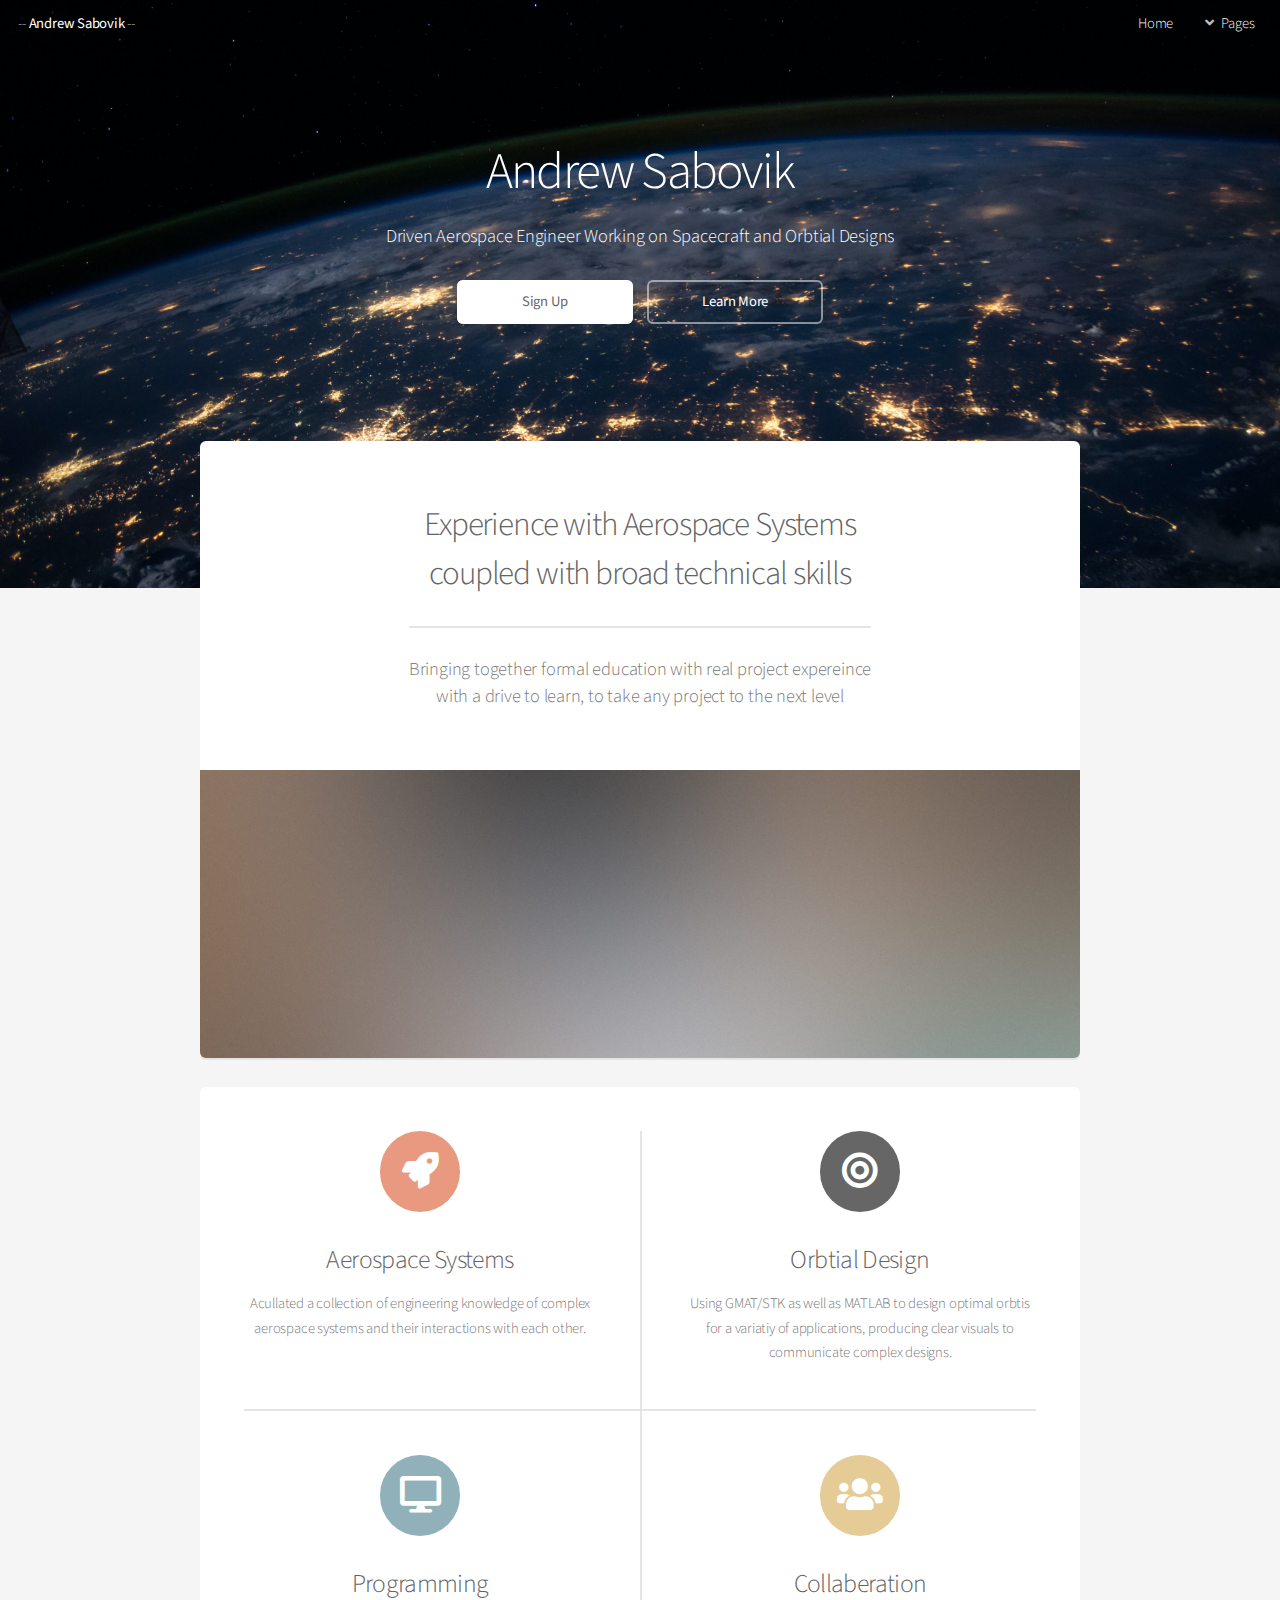
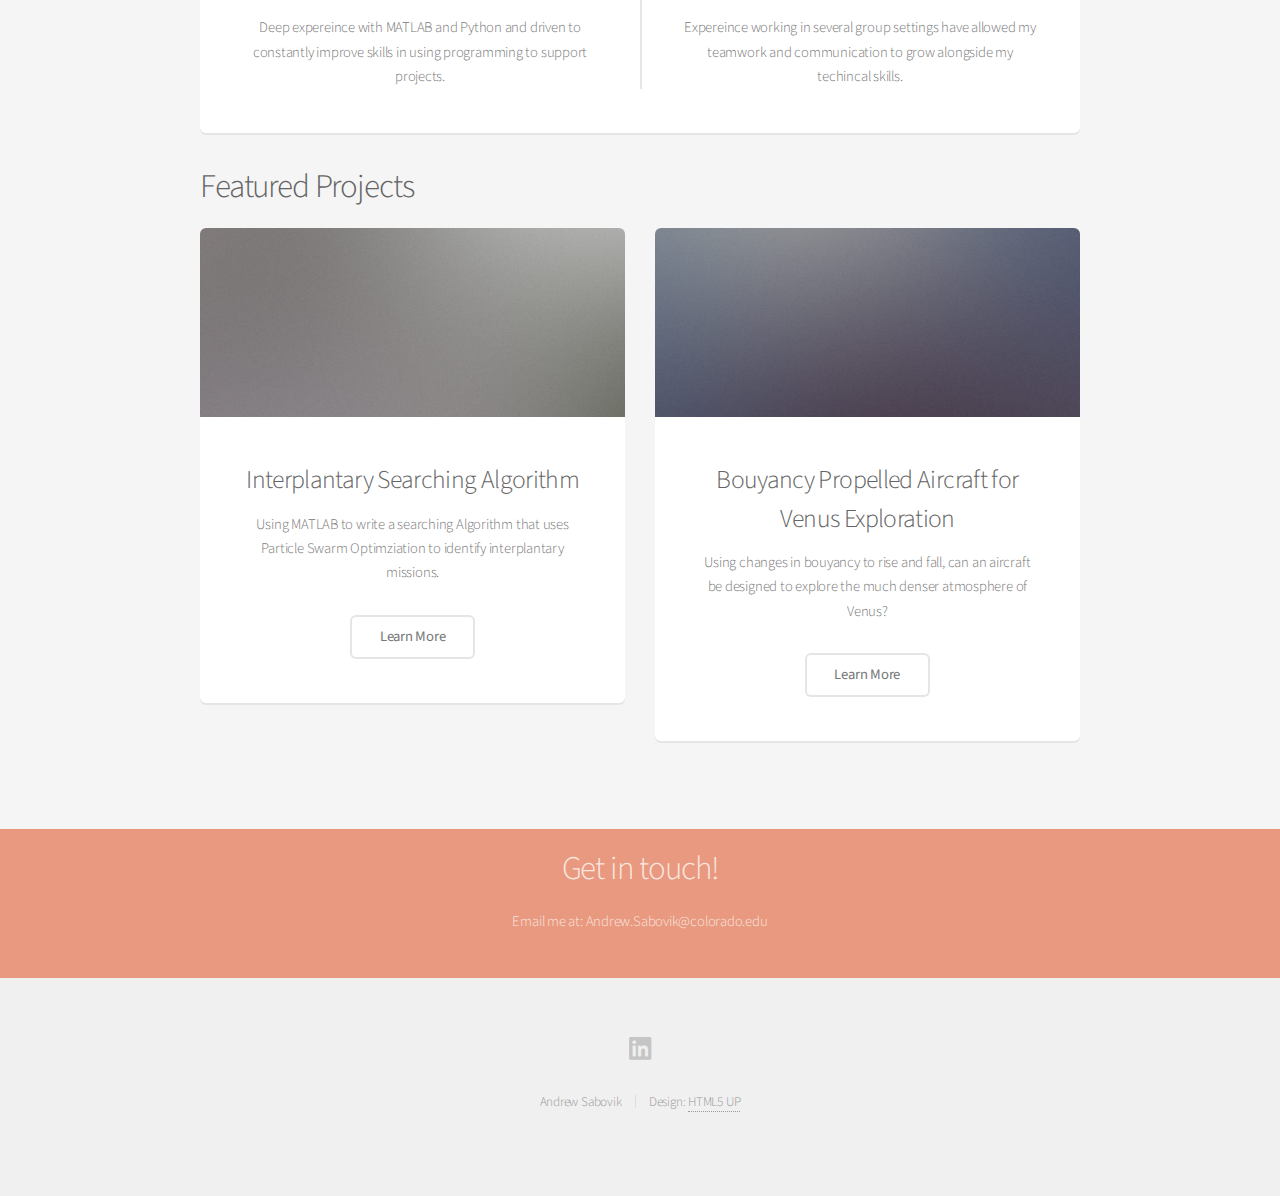
==== index.html @ 20ede5f6 "Made Formatting Improvements" ====
<!DOCTYPE HTML>
<!--
	Main Landing Page -Main - Contains summery of whole website and about me
-->
<html>
	<head>
		<title>Andrew Sabovik's Projects</title>
		<meta charset="utf-8" />
		<meta name="viewport" content="width=device-width, initial-scale=1, user-scalable=no" />
		<link rel="stylesheet" href="assets/css/main.css" />
	</head>
	<body class="landing is-preload">
		<div id="page-wrapper">

			<!-- Header -->
				<header id="header" class="alt">
					<h1>-- <a href="index.html">Andrew Sabovik</a> -- </h1>
					<nav id="nav">
						<ul>
							<li><a href="index.html">Home</a></li>
							<li>
								<a href="#" class="icon solid fa-angle-down">Pages</a>
								<ul>
									<li><a href="education.html">Education</a></li>
									<li><a href="aboutme.html">About Me</a></li>
									<li>
										<a href="project_0_Landing" class="icon solid fa-angle-down"> Projects</a>
										<ul>
											<li><a href="project_1.html">Interplantary Search</a></li>
											<li><a href="project_2.html">PILOT</a></li>
											<li><a href="project_3.html">Venus Aircraft</a></li>
											<li><a href="project_4.html">Lunar Impact Design</a></li>
										</ul>
									<li><a href="contact.html">Contact</a></li>
									</li>
								</ul>
							</li>
						</ul>
					</nav>
				</header>

			<!-- Banner -->
				<section id="banner">
					<h2>Andrew Sabovik</h2>
					<p>Driven Aerospace Engineer Working on Spacecraft and Orbtial Designs</p>
					<ul class="actions special">
						<li><a href="#" class="button primary">Sign Up</a></li>
						<li><a href="#" class="button">Learn More</a></li>
					</ul>
				</section>

			<!-- Main -->
				<section id="main" class="container">

					<section class="box special">
						<header class="major">
							<h2>Experience with Aerospace Systems
							<br />
							coupled with broad technical skills</h2>
							<p>Bringing together formal education with real project expereince<br />
							with a drive to learn, to take any project to the next level</p>
						</header>
						<span class="image featured"><img src="images/pic01.jpg" alt="" /></span>
					</section>

					<section class="box special features">
						<div class="features-row">
							<section>
								<span class="icon solid major fa-rocket accent2"></span>
								<h3>Aerospace Systems</h3>
								<p>Acullated a collection of engineering knowledge of complex aerospace systems and their interactions with each other.</p>
							</section>
							<section>
								<span class="icon solid major fa fa-bullseye accent1"></span>
								<h3>Orbtial Design</h3>
								<p>Using GMAT/STK as well as MATLAB to design optimal orbtis for a variatiy of applications, producing clear visuals to communicate complex designs.</p>
							</section>
						</div>
						<div class="features-row">
							<section>
								<span class="icon solid major fa-desktop accent4"></span>
								<h3>Programming</h3>
								<p>Deep expereince with MATLAB and Python and driven to constantly improve skills in using programming to support projects.</p>
							</section>
							<section>
								<span class="icon solid major fa-users accent5"></span>
								<h3>Collaberation</h3>
								<p>Expereince working in several group settings have allowed my teamwork and communication to grow alongside my techincal skills.</p>
							</section>
						</div>
					</section>

					<h2> Featured Projects </h3>

					<div class="row">
						<div class="col-6 col-12-narrower">
							<section class="box special">
								<span class="image featured"><img src="images/pic02.jpg" alt="" /></span>
								<h3>Interplantary Searching Algorithm</h3>
								<p>Using MATLAB to write a searching Algorithm that uses Particle Swarm Optimziation to identify interplantary missions. </p>
								<ul class="actions special">
									<li><a href="#" class="button alt">Learn More</a></li>
								</ul>
							</section>

						</div>
						<div class="col-6 col-12-narrower">

							<section class="box special">
								<span class="image featured"><img src="images/pic03.jpg" alt="" /></span>
								<h3>Bouyancy Propelled Aircraft for Venus Exploration</h3>
								<p>Using changes in bouyancy to rise and fall, can an aircraft be designed to explore the much denser atmosphere of Venus?</p>
								<ul class="actions special">
									<li><a href="#" class="button alt">Learn More</a></li>
								</ul>
							</section>

						</div>
					</div>

				</section>

			<!-- CTA -->
				<section id="cta">

					<h2>Get in touch!</h2>
					<p>Email me at: Andrew.Sabovik@colorado.edu</p>

				</section>

				<!-- Footer -->
					<footer id="footer">
						<ul class="icons">
							<li><a href="https://www.linkedin.com/in/andrewsabovik/" class="icon brands fa-linkedin"><span class="label">Linkedin</span></a></li>
						</ul>
						<ul class="copyright">
							<li>Andrew Sabovik</li><li>Design: <a href="http://html5up.net">HTML5 UP</a></li>
						</ul>
					</footer>

		</div>

		<!-- Scripts -->
			<script src="assets/js/jquery.min.js"></script>
			<script src="assets/js/jquery.dropotron.min.js"></script>
			<script src="assets/js/jquery.scrollex.min.js"></script>
			<script src="assets/js/browser.min.js"></script>
			<script src="assets/js/breakpoints.min.js"></script>
			<script src="assets/js/util.js"></script>
			<script src="assets/js/main.js"></script>

	</body>
</html>
---- assets/css/main.css ----
@import url("fontawesome-all.min.css");
@import url("https://fonts.googleapis.com/css?family=Source+Sans+Pro:300,400,300italic,400italic");

/*
	Alpha by HTML5 UP
	html5up.net | @ajlkn
	Free for personal and commercial use under the CCA 3.0 license (html5up.net/license)
*/

/* Reset */

/* Based on meyerweb.com/eric/tools/css/reset (v2.0 | 20110126 | License: public domain) */

	html, body, div, span, applet, object,
	iframe, h1, h2, h3, h4, h5, h6, p, blockquote,
	pre, a, abbr, acronym, address, big, cite,
	code, del, dfn, em, img, ins, kbd, q, s, samp,
	small, strike, strong, sub, sup, tt, var, b,
	u, i, center, dl, dt, dd, ol, ul, li, fieldset,
	form, label, legend, table, caption, tbody,
	tfoot, thead, tr, th, td, article, aside,
	canvas, details, embed, figure, figcaption,
	footer, header, hgroup, menu, nav, output, ruby,
	section, summary, time, mark, audio, video {
		margin: 0;
		padding: 0;
		border: 0;
		font-size: 100%;
		font: inherit;
		vertical-align: baseline;
	}

	article, aside, details, figcaption, figure,
	footer, header, hgroup, menu, nav, section {
		display: block;
	}

	body {
		line-height: 1;
	}

	ol, ul {
		list-style: none;
	}

	blockquote, q {
		quotes: none;
	}

		blockquote:before, blockquote:after, q:before, q:after {
			content: '';
			content: none;
		}

	table {
		border-collapse: collapse;
		border-spacing: 0;
	}

	body {
		-webkit-text-size-adjust: none;
	}

	mark {
		background-color: transparent;
		color: inherit;
	}

	input::-moz-focus-inner {
		border: 0;
		padding: 0;
	}

	input, select, textarea {
		-moz-appearance: none;
		-webkit-appearance: none;
		-ms-appearance: none;
		appearance: none;
	}

/* Basic */

	@-ms-viewport {
		width: device-width;
	}

	body {
		-ms-overflow-style: scrollbar;
	}

	@media screen and (max-width: 480px) {

		html, body {
			min-width: 320px;
		}

	}

	html {
		box-sizing: border-box;
	}

	*, *:before, *:after {
		box-sizing: inherit;
	}

	body {
		background: #f5f5f5;
	}

	body, input, select, textarea {
		color: #777;
		font-family: "Source Sans Pro", sans-serif;
		font-size: 16pt;
		font-weight: 300;
		line-height: 1.65em;
		letter-spacing: -0.015em;
	}

	a {
		-moz-transition: color 0.2s ease-in-out, border-bottom-color 0.2s ease-in-out;
		-webkit-transition: color 0.2s ease-in-out, border-bottom-color 0.2s ease-in-out;
		-ms-transition: color 0.2s ease-in-out, border-bottom-color 0.2s ease-in-out;
		transition: color 0.2s ease-in-out, border-bottom-color 0.2s ease-in-out;
		border-bottom: dotted 1px;
		color: #e89980;
		text-decoration: none;
	}

		a:hover {
			border-bottom-color: transparent;
		}

	strong, b {
		color: #646464;
		font-weight: 400;
	}

	em, i {
		font-style: italic;
	}

	p {
		margin: 0 0 2em 0;
	}

	h1, h2, h3, h4, h5, h6 {
		color: #646464;
		font-weight: 300;
		line-height: 1em;
		margin: 0 0 0.5em 0;
	}

		h1 a, h2 a, h3 a, h4 a, h5 a, h6 a {
			color: inherit;
			text-decoration: none;
		}

	h2 {
		font-size: 2.25em;
		line-height: 1.5em;
		letter-spacing: -0.035em;
	}

	h3 {
		font-size: 1.75em;
		line-height: 1.5em;
		letter-spacing: -0.025em;
	}

	h4 {
		font-size: 1.5em;
		line-height: 1.5em;
		letter-spacing: 0;
	}

	h5 {
		font-size: 0.9em;
		line-height: 1.5em;
		letter-spacing: 0;
	}

	h6 {
		font-size: 1.75em;
		line-height: 0.25em;
		letter-spacing: 0;
	}

	sub {
		font-size: 0.8em;
		position: relative;
		top: 0.5em;
	}

	sup {
		font-size: 0.8em;
		position: relative;
		top: -0.5em;
	}

	hr {
		border: 0;
		border-bottom: solid 2px #e5e5e5;
		margin: 2em 0;
	}

		hr.major {
			margin: 3em 0;
		}

	blockquote {
		border-left: solid 4px #e5e5e5;
		font-style: italic;
		margin: 0 0 2em 0;
		padding: 0.5em 0 0.5em 2em;
	}

	pre {
		-webkit-overflow-scrolling: touch;
		background: #f8f8f8;
		border-radius: 6px;
		border: solid 1px #e5e5e5;
		font-family: monospace;
		font-size: 0.9em;
		line-height: 1.75em;
		margin: 0 0 2em 0;
		overflow-x: auto;
		padding: 1em 1.5em;
	}

	code {
		background: #f8f8f8;
		border-radius: 6px;
		border: solid 1px #e5e5e5;
		font-family: monospace;
		font-size: 0.9em;
		margin: 0 0.25em;
		padding: 0.25em 0.65em;
	}

	.align-left {
		text-align: left;
	}

	.align-center {
		text-align: center;
	}

	.align-right {
		text-align: right;
	}

/* Row */

	.row {
		display: flex;
		flex-wrap: wrap;
		box-sizing: border-box;
		align-items: stretch;
	}

		.row > * {
			box-sizing: border-box;
		}

		.row.gtr-uniform > * > :last-child {
			margin-bottom: 0;
		}

		.row.aln-left {
			justify-content: flex-start;
		}

		.row.aln-center {
			justify-content: center;
		}

		.row.aln-right {
			justify-content: flex-end;
		}

		.row.aln-top {
			align-items: flex-start;
		}

		.row.aln-middle {
			align-items: center;
		}

		.row.aln-bottom {
			align-items: flex-end;
		}

		.row > .imp {
			order: -1;
		}

		.row > .col-1 {
			width: 8.33333%;
		}

		.row > .off-1 {
			margin-left: 8.33333%;
		}

		.row > .col-2 {
			width: 16.66667%;
		}

		.row > .off-2 {
			margin-left: 16.66667%;
		}

		.row > .col-3 {
			width: 25%;
		}

		.row > .off-3 {
			margin-left: 25%;
		}

		.row > .col-4 {
			width: 33.33333%;
		}

		.row > .off-4 {
			margin-left: 33.33333%;
		}

		.row > .col-5 {
			width: 41.66667%;
		}

		.row > .off-5 {
			margin-left: 41.66667%;
		}

		.row > .col-6 {
			width: 50%;
		}

		.row > .off-6 {
			margin-left: 50%;
		}

		.row > .col-7 {
			width: 58.33333%;
		}

		.row > .off-7 {
			margin-left: 58.33333%;
		}

		.row > .col-8 {
			width: 66.66667%;
		}

		.row > .off-8 {
			margin-left: 66.66667%;
		}

		.row > .col-9 {
			width: 75%;
		}

		.row > .off-9 {
			margin-left: 75%;
		}

		.row > .col-10 {
			width: 83.33333%;
		}

		.row > .off-10 {
			margin-left: 83.33333%;
		}

		.row > .col-11 {
			width: 91.66667%;
		}

		.row > .off-11 {
			margin-left: 91.66667%;
		}

		.row > .col-12 {
			width: 100%;
		}

		.row > .off-12 {
			margin-left: 100%;
		}

		.row.gtr-0 {
			margin-top: 0;
			margin-left: 0em;
		}

			.row.gtr-0 > * {
				padding: 0 0 0 0em;
			}

			.row.gtr-0.gtr-uniform {
				margin-top: 0em;
			}

				.row.gtr-0.gtr-uniform > * {
					padding-top: 0em;
				}

		.row.gtr-25 {
			margin-top: 0;
			margin-left: -0.5em;
		}

			.row.gtr-25 > * {
				padding: 0 0 0 0.5em;
			}

			.row.gtr-25.gtr-uniform {
				margin-top: -0.5em;
			}

				.row.gtr-25.gtr-uniform > * {
					padding-top: 0.5em;
				}

		.row.gtr-50 {
			margin-top: 0;
			margin-left: -1em;
		}

			.row.gtr-50 > * {
				padding: 0 0 0 1em;
			}

			.row.gtr-50.gtr-uniform {
				margin-top: -1em;
			}

				.row.gtr-50.gtr-uniform > * {
					padding-top: 1em;
				}

		.row {
			margin-top: 0;
			margin-left: -2em;
		}

			.row > * {
				padding: 0 0 0 2em;
			}

			.row.gtr-uniform {
				margin-top: -2em;
			}

				.row.gtr-uniform > * {
					padding-top: 2em;
				}

		.row.gtr-150 {
			margin-top: 0;
			margin-left: -3em;
		}

			.row.gtr-150 > * {
				padding: 0 0 0 3em;
			}

			.row.gtr-150.gtr-uniform {
				margin-top: -3em;
			}

				.row.gtr-150.gtr-uniform > * {
					padding-top: 3em;
				}

		.row.gtr-200 {
			margin-top: 0;
			margin-left: -4em;
		}

			.row.gtr-200 > * {
				padding: 0 0 0 4em;
			}

			.row.gtr-200.gtr-uniform {
				margin-top: -4em;
			}

				.row.gtr-200.gtr-uniform > * {
					padding-top: 4em;
				}

		@media screen and (max-width: 1680px) {

			.row {
				display: flex;
				flex-wrap: wrap;
				box-sizing: border-box;
				align-items: stretch;
			}

				.row > * {
					box-sizing: border-box;
				}

				.row.gtr-uniform > * > :last-child {
					margin-bottom: 0;
				}

				.row.aln-left {
					justify-content: flex-start;
				}

				.row.aln-center {
					justify-content: center;
				}

				.row.aln-right {
					justify-content: flex-end;
				}

				.row.aln-top {
					align-items: flex-start;
				}

				.row.aln-middle {
					align-items: center;
				}

				.row.aln-bottom {
					align-items: flex-end;
				}

				.row > .imp-wide {
					order: -1;
				}

				.row > .col-1-wide {
					width: 8.33333%;
				}

				.row > .off-1-wide {
					margin-left: 8.33333%;
				}

				.row > .col-2-wide {
					width: 16.66667%;
				}

				.row > .off-2-wide {
					margin-left: 16.66667%;
				}

				.row > .col-3-wide {
					width: 25%;
				}

				.row > .off-3-wide {
					margin-left: 25%;
				}

				.row > .col-4-wide {
					width: 33.33333%;
				}

				.row > .off-4-wide {
					margin-left: 33.33333%;
				}

				.row > .col-5-wide {
					width: 41.66667%;
				}

				.row > .off-5-wide {
					margin-left: 41.66667%;
				}

				.row > .col-6-wide {
					width: 50%;
				}

				.row > .off-6-wide {
					margin-left: 50%;
				}

				.row > .col-7-wide {
					width: 58.33333%;
				}

				.row > .off-7-wide {
					margin-left: 58.33333%;
				}

				.row > .col-8-wide {
					width: 66.66667%;
				}

				.row > .off-8-wide {
					margin-left: 66.66667%;
				}

				.row > .col-9-wide {
					width: 75%;
				}

				.row > .off-9-wide {
					margin-left: 75%;
				}

				.row > .col-10-wide {
					width: 83.33333%;
				}

				.row > .off-10-wide {
					margin-left: 83.33333%;
				}

				.row > .col-11-wide {
					width: 91.66667%;
				}

				.row > .off-11-wide {
					margin-left: 91.66667%;
				}

				.row > .col-12-wide {
					width: 100%;
				}

				.row > .off-12-wide {
					margin-left: 100%;
				}

				.row.gtr-0 {
					margin-top: 0;
					margin-left: 0em;
				}

					.row.gtr-0 > * {
						padding: 0 0 0 0em;
					}

					.row.gtr-0.gtr-uniform {
						margin-top: 0em;
					}

						.row.gtr-0.gtr-uniform > * {
							padding-top: 0em;
						}

				.row.gtr-25 {
					margin-top: 0;
					margin-left: -0.5em;
				}

					.row.gtr-25 > * {
						padding: 0 0 0 0.5em;
					}

					.row.gtr-25.gtr-uniform {
						margin-top: -0.5em;
					}

						.row.gtr-25.gtr-uniform > * {
							padding-top: 0.5em;
						}

				.row.gtr-50 {
					margin-top: 0;
					margin-left: -1em;
				}

					.row.gtr-50 > * {
						padding: 0 0 0 1em;
					}

					.row.gtr-50.gtr-uniform {
						margin-top: -1em;
					}

						.row.gtr-50.gtr-uniform > * {
							padding-top: 1em;
						}

				.row {
					margin-top: 0;
					margin-left: -2em;
				}

					.row > * {
						padding: 0 0 0 2em;
					}

					.row.gtr-uniform {
						margin-top: -2em;
					}

						.row.gtr-uniform > * {
							padding-top: 2em;
						}

				.row.gtr-150 {
					margin-top: 0;
					margin-left: -3em;
				}

					.row.gtr-150 > * {
						padding: 0 0 0 3em;
					}

					.row.gtr-150.gtr-uniform {
						margin-top: -3em;
					}

						.row.gtr-150.gtr-uniform > * {
							padding-top: 3em;
						}

				.row.gtr-200 {
					margin-top: 0;
					margin-left: -4em;
				}

					.row.gtr-200 > * {
						padding: 0 0 0 4em;
					}

					.row.gtr-200.gtr-uniform {
						margin-top: -4em;
					}

						.row.gtr-200.gtr-uniform > * {
							padding-top: 4em;
						}

		}

		@media screen and (max-width: 1280px) {

			.row {
				display: flex;
				flex-wrap: wrap;
				box-sizing: border-box;
				align-items: stretch;
			}

				.row > * {
					box-sizing: border-box;
				}

				.row.gtr-uniform > * > :last-child {
					margin-bottom: 0;
				}

				.row.aln-left {
					justify-content: flex-start;
				}

				.row.aln-center {
					justify-content: center;
				}

				.row.aln-right {
					justify-content: flex-end;
				}

				.row.aln-top {
					align-items: flex-start;
				}

				.row.aln-middle {
					align-items: center;
				}

				.row.aln-bottom {
					align-items: flex-end;
				}

				.row > .imp-normal {
					order: -1;
				}

				.row > .col-1-normal {
					width: 8.33333%;
				}

				.row > .off-1-normal {
					margin-left: 8.33333%;
				}

				.row > .col-2-normal {
					width: 16.66667%;
				}

				.row > .off-2-normal {
					margin-left: 16.66667%;
				}

				.row > .col-3-normal {
					width: 25%;
				}

				.row > .off-3-normal {
					margin-left: 25%;
				}

				.row > .col-4-normal {
					width: 33.33333%;
				}

				.row > .off-4-normal {
					margin-left: 33.33333%;
				}

				.row > .col-5-normal {
					width: 41.66667%;
				}

				.row > .off-5-normal {
					margin-left: 41.66667%;
				}

				.row > .col-6-normal {
					width: 50%;
				}

				.row > .off-6-normal {
					margin-left: 50%;
				}

				.row > .col-7-normal {
					width: 58.33333%;
				}

				.row > .off-7-normal {
					margin-left: 58.33333%;
				}

				.row > .col-8-normal {
					width: 66.66667%;
				}

				.row > .off-8-normal {
					margin-left: 66.66667%;
				}

				.row > .col-9-normal {
					width: 75%;
				}

				.row > .off-9-normal {
					margin-left: 75%;
				}

				.row > .col-10-normal {
					width: 83.33333%;
				}

				.row > .off-10-normal {
					margin-left: 83.33333%;
				}

				.row > .col-11-normal {
					width: 91.66667%;
				}

				.row > .off-11-normal {
					margin-left: 91.66667%;
				}

				.row > .col-12-normal {
					width: 100%;
				}

				.row > .off-12-normal {
					margin-left: 100%;
				}

				.row.gtr-0 {
					margin-top: 0;
					margin-left: 0em;
				}

					.row.gtr-0 > * {
						padding: 0 0 0 0em;
					}

					.row.gtr-0.gtr-uniform {
						margin-top: 0em;
					}

						.row.gtr-0.gtr-uniform > * {
							padding-top: 0em;
						}

				.row.gtr-25 {
					margin-top: 0;
					margin-left: -0.5em;
				}

					.row.gtr-25 > * {
						padding: 0 0 0 0.5em;
					}

					.row.gtr-25.gtr-uniform {
						margin-top: -0.5em;
					}

						.row.gtr-25.gtr-uniform > * {
							padding-top: 0.5em;
						}

				.row.gtr-50 {
					margin-top: 0;
					margin-left: -1em;
				}

					.row.gtr-50 > * {
						padding: 0 0 0 1em;
					}

					.row.gtr-50.gtr-uniform {
						margin-top: -1em;
					}

						.row.gtr-50.gtr-uniform > * {
							padding-top: 1em;
						}

				.row {
					margin-top: 0;
					margin-left: -2em;
				}

					.row > * {
						padding: 0 0 0 2em;
					}

					.row.gtr-uniform {
						margin-top: -2em;
					}

						.row.gtr-uniform > * {
							padding-top: 2em;
						}

				.row.gtr-150 {
					margin-top: 0;
					margin-left: -3em;
				}

					.row.gtr-150 > * {
						padding: 0 0 0 3em;
					}

					.row.gtr-150.gtr-uniform {
						margin-top: -3em;
					}

						.row.gtr-150.gtr-uniform > * {
							padding-top: 3em;
						}

				.row.gtr-200 {
					margin-top: 0;
					margin-left: -4em;
				}

					.row.gtr-200 > * {
						padding: 0 0 0 4em;
					}

					.row.gtr-200.gtr-uniform {
						margin-top: -4em;
					}

						.row.gtr-200.gtr-uniform > * {
							padding-top: 4em;
						}

		}

		@media screen and (max-width: 980px) {

			.row {
				display: flex;
				flex-wrap: wrap;
				box-sizing: border-box;
				align-items: stretch;
			}

				.row > * {
					box-sizing: border-box;
				}

				.row.gtr-uniform > * > :last-child {
					margin-bottom: 0;
				}

				.row.aln-left {
					justify-content: flex-start;
				}

				.row.aln-center {
					justify-content: center;
				}

				.row.aln-right {
					justify-content: flex-end;
				}

				.row.aln-top {
					align-items: flex-start;
				}

				.row.aln-middle {
					align-items: center;
				}

				.row.aln-bottom {
					align-items: flex-end;
				}

				.row > .imp-narrow {
					order: -1;
				}

				.row > .col-1-narrow {
					width: 8.33333%;
				}

				.row > .off-1-narrow {
					margin-left: 8.33333%;
				}

				.row > .col-2-narrow {
					width: 16.66667%;
				}

				.row > .off-2-narrow {
					margin-left: 16.66667%;
				}

				.row > .col-3-narrow {
					width: 25%;
				}

				.row > .off-3-narrow {
					margin-left: 25%;
				}

				.row > .col-4-narrow {
					width: 33.33333%;
				}

				.row > .off-4-narrow {
					margin-left: 33.33333%;
				}

				.row > .col-5-narrow {
					width: 41.66667%;
				}

				.row > .off-5-narrow {
					margin-left: 41.66667%;
				}

				.row > .col-6-narrow {
					width: 50%;
				}

				.row > .off-6-narrow {
					margin-left: 50%;
				}

				.row > .col-7-narrow {
					width: 58.33333%;
				}

				.row > .off-7-narrow {
					margin-left: 58.33333%;
				}

				.row > .col-8-narrow {
					width: 66.66667%;
				}

				.row > .off-8-narrow {
					margin-left: 66.66667%;
				}

				.row > .col-9-narrow {
					width: 75%;
				}

				.row > .off-9-narrow {
					margin-left: 75%;
				}

				.row > .col-10-narrow {
					width: 83.33333%;
				}

				.row > .off-10-narrow {
					margin-left: 83.33333%;
				}

				.row > .col-11-narrow {
					width: 91.66667%;
				}

				.row > .off-11-narrow {
					margin-left: 91.66667%;
				}

				.row > .col-12-narrow {
					width: 100%;
				}

				.row > .off-12-narrow {
					margin-left: 100%;
				}

				.row.gtr-0 {
					margin-top: 0;
					margin-left: 0em;
				}

					.row.gtr-0 > * {
						padding: 0 0 0 0em;
					}

					.row.gtr-0.gtr-uniform {
						margin-top: 0em;
					}

						.row.gtr-0.gtr-uniform > * {
							padding-top: 0em;
						}

				.row.gtr-25 {
					margin-top: 0;
					margin-left: -0.5em;
				}

					.row.gtr-25 > * {
						padding: 0 0 0 0.5em;
					}

					.row.gtr-25.gtr-uniform {
						margin-top: -0.5em;
					}

						.row.gtr-25.gtr-uniform > * {
							padding-top: 0.5em;
						}

				.row.gtr-50 {
					margin-top: 0;
					margin-left: -1em;
				}

					.row.gtr-50 > * {
						padding: 0 0 0 1em;
					}

					.row.gtr-50.gtr-uniform {
						margin-top: -1em;
					}

						.row.gtr-50.gtr-uniform > * {
							padding-top: 1em;
						}

				.row {
					margin-top: 0;
					margin-left: -2em;
				}

					.row > * {
						padding: 0 0 0 2em;
					}

					.row.gtr-uniform {
						margin-top: -2em;
					}

						.row.gtr-uniform > * {
							padding-top: 2em;
						}

				.row.gtr-150 {
					margin-top: 0;
					margin-left: -3em;
				}

					.row.gtr-150 > * {
						padding: 0 0 0 3em;
					}

					.row.gtr-150.gtr-uniform {
						margin-top: -3em;
					}

						.row.gtr-150.gtr-uniform > * {
							padding-top: 3em;
						}

				.row.gtr-200 {
					margin-top: 0;
					margin-left: -4em;
				}

					.row.gtr-200 > * {
						padding: 0 0 0 4em;
					}

					.row.gtr-200.gtr-uniform {
						margin-top: -4em;
					}

						.row.gtr-200.gtr-uniform > * {
							padding-top: 4em;
						}

		}

		@media screen and (max-width: 840px) {

			.row {
				display: flex;
				flex-wrap: wrap;
				box-sizing: border-box;
				align-items: stretch;
			}

				.row > * {
					box-sizing: border-box;
				}

				.row.gtr-uniform > * > :last-child {
					margin-bottom: 0;
				}

				.row.aln-left {
					justify-content: flex-start;
				}

				.row.aln-center {
					justify-content: center;
				}

				.row.aln-right {
					justify-content: flex-end;
				}

				.row.aln-top {
					align-items: flex-start;
				}

				.row.aln-middle {
					align-items: center;
				}

				.row.aln-bottom {
					align-items: flex-end;
				}

				.row > .imp-narrower {
					order: -1;
				}

				.row > .col-1-narrower {
					width: 8.33333%;
				}

				.row > .off-1-narrower {
					margin-left: 8.33333%;
				}

				.row > .col-2-narrower {
					width: 16.66667%;
				}

				.row > .off-2-narrower {
					margin-left: 16.66667%;
				}

				.row > .col-3-narrower {
					width: 25%;
				}

				.row > .off-3-narrower {
					margin-left: 25%;
				}

				.row > .col-4-narrower {
					width: 33.33333%;
				}

				.row > .off-4-narrower {
					margin-left: 33.33333%;
				}

				.row > .col-5-narrower {
					width: 41.66667%;
				}

				.row > .off-5-narrower {
					margin-left: 41.66667%;
				}

				.row > .col-6-narrower {
					width: 50%;
				}

				.row > .off-6-narrower {
					margin-left: 50%;
				}

				.row > .col-7-narrower {
					width: 58.33333%;
				}

				.row > .off-7-narrower {
					margin-left: 58.33333%;
				}

				.row > .col-8-narrower {
					width: 66.66667%;
				}

				.row > .off-8-narrower {
					margin-left: 66.66667%;
				}

				.row > .col-9-narrower {
					width: 75%;
				}

				.row > .off-9-narrower {
					margin-left: 75%;
				}

				.row > .col-10-narrower {
					width: 83.33333%;
				}

				.row > .off-10-narrower {
					margin-left: 83.33333%;
				}

				.row > .col-11-narrower {
					width: 91.66667%;
				}

				.row > .off-11-narrower {
					margin-left: 91.66667%;
				}

				.row > .col-12-narrower {
					width: 100%;
				}

				.row > .off-12-narrower {
					margin-left: 100%;
				}

				.row.gtr-0 {
					margin-top: 0;
					margin-left: 0em;
				}

					.row.gtr-0 > * {
						padding: 0 0 0 0em;
					}

					.row.gtr-0.gtr-uniform {
						margin-top: 0em;
					}

						.row.gtr-0.gtr-uniform > * {
							padding-top: 0em;
						}

				.row.gtr-25 {
					margin-top: 0;
					margin-left: -0.5em;
				}

					.row.gtr-25 > * {
						padding: 0 0 0 0.5em;
					}

					.row.gtr-25.gtr-uniform {
						margin-top: -0.5em;
					}

						.row.gtr-25.gtr-uniform > * {
							padding-top: 0.5em;
						}

				.row.gtr-50 {
					margin-top: 0;
					margin-left: -1em;
				}

					.row.gtr-50 > * {
						padding: 0 0 0 1em;
					}

					.row.gtr-50.gtr-uniform {
						margin-top: -1em;
					}

						.row.gtr-50.gtr-uniform > * {
							padding-top: 1em;
						}

				.row {
					margin-top: 0;
					margin-left: -2em;
				}

					.row > * {
						padding: 0 0 0 2em;
					}

					.row.gtr-uniform {
						margin-top: -2em;
					}

						.row.gtr-uniform > * {
							padding-top: 2em;
						}

				.row.gtr-150 {
					margin-top: 0;
					margin-left: -3em;
				}

					.row.gtr-150 > * {
						padding: 0 0 0 3em;
					}

					.row.gtr-150.gtr-uniform {
						margin-top: -3em;
					}

						.row.gtr-150.gtr-uniform > * {
							padding-top: 3em;
						}

				.row.gtr-200 {
					margin-top: 0;
					margin-left: -4em;
				}

					.row.gtr-200 > * {
						padding: 0 0 0 4em;
					}

					.row.gtr-200.gtr-uniform {
						margin-top: -4em;
					}

						.row.gtr-200.gtr-uniform > * {
							padding-top: 4em;
						}

		}

		@media screen and (max-width: 736px) {

			.row {
				display: flex;
				flex-wrap: wrap;
				box-sizing: border-box;
				align-items: stretch;
			}

				.row > * {
					box-sizing: border-box;
				}

				.row.gtr-uniform > * > :last-child {
					margin-bottom: 0;
				}

				.row.aln-left {
					justify-content: flex-start;
				}

				.row.aln-center {
					justify-content: center;
				}

				.row.aln-right {
					justify-content: flex-end;
				}

				.row.aln-top {
					align-items: flex-start;
				}

				.row.aln-middle {
					align-items: center;
				}

				.row.aln-bottom {
					align-items: flex-end;
				}

				.row > .imp-mobile {
					order: -1;
				}

				.row > .col-1-mobile {
					width: 8.33333%;
				}

				.row > .off-1-mobile {
					margin-left: 8.33333%;
				}

				.row > .col-2-mobile {
					width: 16.66667%;
				}

				.row > .off-2-mobile {
					margin-left: 16.66667%;
				}

				.row > .col-3-mobile {
					width: 25%;
				}

				.row > .off-3-mobile {
					margin-left: 25%;
				}

				.row > .col-4-mobile {
					width: 33.33333%;
				}

				.row > .off-4-mobile {
					margin-left: 33.33333%;
				}

				.row > .col-5-mobile {
					width: 41.66667%;
				}

				.row > .off-5-mobile {
					margin-left: 41.66667%;
				}

				.row > .col-6-mobile {
					width: 50%;
				}

				.row > .off-6-mobile {
					margin-left: 50%;
				}

				.row > .col-7-mobile {
					width: 58.33333%;
				}

				.row > .off-7-mobile {
					margin-left: 58.33333%;
				}

				.row > .col-8-mobile {
					width: 66.66667%;
				}

				.row > .off-8-mobile {
					margin-left: 66.66667%;
				}

				.row > .col-9-mobile {
					width: 75%;
				}

				.row > .off-9-mobile {
					margin-left: 75%;
				}

				.row > .col-10-mobile {
					width: 83.33333%;
				}

				.row > .off-10-mobile {
					margin-left: 83.33333%;
				}

				.row > .col-11-mobile {
					width: 91.66667%;
				}

				.row > .off-11-mobile {
					margin-left: 91.66667%;
				}

				.row > .col-12-mobile {
					width: 100%;
				}

				.row > .off-12-mobile {
					margin-left: 100%;
				}

				.row.gtr-0 {
					margin-top: 0;
					margin-left: 0em;
				}

					.row.gtr-0 > * {
						padding: 0 0 0 0em;
					}

					.row.gtr-0.gtr-uniform {
						margin-top: 0em;
					}

						.row.gtr-0.gtr-uniform > * {
							padding-top: 0em;
						}

				.row.gtr-25 {
					margin-top: 0;
					margin-left: -0.5em;
				}

					.row.gtr-25 > * {
						padding: 0 0 0 0.5em;
					}

					.row.gtr-25.gtr-uniform {
						margin-top: -0.5em;
					}

						.row.gtr-25.gtr-uniform > * {
							padding-top: 0.5em;
						}

				.row.gtr-50 {
					margin-top: 0;
					margin-left: -1em;
				}

					.row.gtr-50 > * {
						padding: 0 0 0 1em;
					}

					.row.gtr-50.gtr-uniform {
						margin-top: -1em;
					}

						.row.gtr-50.gtr-uniform > * {
							padding-top: 1em;
						}

				.row {
					margin-top: 0;
					margin-left: -2em;
				}

					.row > * {
						padding: 0 0 0 2em;
					}

					.row.gtr-uniform {
						margin-top: -2em;
					}

						.row.gtr-uniform > * {
							padding-top: 2em;
						}

				.row.gtr-150 {
					margin-top: 0;
					margin-left: -3em;
				}

					.row.gtr-150 > * {
						padding: 0 0 0 3em;
					}

					.row.gtr-150.gtr-uniform {
						margin-top: -3em;
					}

						.row.gtr-150.gtr-uniform > * {
							padding-top: 3em;
						}

				.row.gtr-200 {
					margin-top: 0;
					margin-left: -4em;
				}

					.row.gtr-200 > * {
						padding: 0 0 0 4em;
					}

					.row.gtr-200.gtr-uniform {
						margin-top: -4em;
					}

						.row.gtr-200.gtr-uniform > * {
							padding-top: 4em;
						}

		}

		@media screen and (max-width: 480px) {

			.row {
				display: flex;
				flex-wrap: wrap;
				box-sizing: border-box;
				align-items: stretch;
			}

				.row > * {
					box-sizing: border-box;
				}

				.row.gtr-uniform > * > :last-child {
					margin-bottom: 0;
				}

				.row.aln-left {
					justify-content: flex-start;
				}

				.row.aln-center {
					justify-content: center;
				}

				.row.aln-right {
					justify-content: flex-end;
				}

				.row.aln-top {
					align-items: flex-start;
				}

				.row.aln-middle {
					align-items: center;
				}

				.row.aln-bottom {
					align-items: flex-end;
				}

				.row > .imp-mobilep {
					order: -1;
				}

				.row > .col-1-mobilep {
					width: 8.33333%;
				}

				.row > .off-1-mobilep {
					margin-left: 8.33333%;
				}

				.row > .col-2-mobilep {
					width: 16.66667%;
				}

				.row > .off-2-mobilep {
					margin-left: 16.66667%;
				}

				.row > .col-3-mobilep {
					width: 25%;
				}

				.row > .off-3-mobilep {
					margin-left: 25%;
				}

				.row > .col-4-mobilep {
					width: 33.33333%;
				}

				.row > .off-4-mobilep {
					margin-left: 33.33333%;
				}

				.row > .col-5-mobilep {
					width: 41.66667%;
				}

				.row > .off-5-mobilep {
					margin-left: 41.66667%;
				}

				.row > .col-6-mobilep {
					width: 50%;
				}

				.row > .off-6-mobilep {
					margin-left: 50%;
				}

				.row > .col-7-mobilep {
					width: 58.33333%;
				}

				.row > .off-7-mobilep {
					margin-left: 58.33333%;
				}

				.row > .col-8-mobilep {
					width: 66.66667%;
				}

				.row > .off-8-mobilep {
					margin-left: 66.66667%;
				}

				.row > .col-9-mobilep {
					width: 75%;
				}

				.row > .off-9-mobilep {
					margin-left: 75%;
				}

				.row > .col-10-mobilep {
					width: 83.33333%;
				}

				.row > .off-10-mobilep {
					margin-left: 83.33333%;
				}

				.row > .col-11-mobilep {
					width: 91.66667%;
				}

				.row > .off-11-mobilep {
					margin-left: 91.66667%;
				}

				.row > .col-12-mobilep {
					width: 100%;
				}

				.row > .off-12-mobilep {
					margin-left: 100%;
				}

				.row.gtr-0 {
					margin-top: 0;
					margin-left: 0em;
				}

					.row.gtr-0 > * {
						padding: 0 0 0 0em;
					}

					.row.gtr-0.gtr-uniform {
						margin-top: 0em;
					}

						.row.gtr-0.gtr-uniform > * {
							padding-top: 0em;
						}

				.row.gtr-25 {
					margin-top: 0;
					margin-left: -0.5em;
				}

					.row.gtr-25 > * {
						padding: 0 0 0 0.5em;
					}

					.row.gtr-25.gtr-uniform {
						margin-top: -0.5em;
					}

						.row.gtr-25.gtr-uniform > * {
							padding-top: 0.5em;
						}

				.row.gtr-50 {
					margin-top: 0;
					margin-left: -1em;
				}

					.row.gtr-50 > * {
						padding: 0 0 0 1em;
					}

					.row.gtr-50.gtr-uniform {
						margin-top: -1em;
					}

						.row.gtr-50.gtr-uniform > * {
							padding-top: 1em;
						}

				.row {
					margin-top: 0;
					margin-left: -2em;
				}

					.row > * {
						padding: 0 0 0 2em;
					}

					.row.gtr-uniform {
						margin-top: -2em;
					}

						.row.gtr-uniform > * {
							padding-top: 2em;
						}

				.row.gtr-150 {
					margin-top: 0;
					margin-left: -3em;
				}

					.row.gtr-150 > * {
						padding: 0 0 0 3em;
					}

					.row.gtr-150.gtr-uniform {
						margin-top: -3em;
					}

						.row.gtr-150.gtr-uniform > * {
							padding-top: 3em;
						}

				.row.gtr-200 {
					margin-top: 0;
					margin-left: -4em;
				}

					.row.gtr-200 > * {
						padding: 0 0 0 4em;
					}

					.row.gtr-200.gtr-uniform {
						margin-top: -4em;
					}

						.row.gtr-200.gtr-uniform > * {
							padding-top: 4em;
						}

		}

/* Container */

	.container {
		margin: 0 auto;
		max-width: calc(100% - 5em);
		width: 60em;
	}

		.container.xsmall {
			width: 15em;
		}

		.container.small {
			width: 30em;
		}

		.container.medium {
			width: 45em;
		}

		.container.large {
			width: 75em;
		}

		.container.xlarge {
			width: 90em;
		}

		.container.max {
			width: 100%;
		}

		@media screen and (max-width: 840px) {

			.container {
				width: 100% !important;
			}

		}

		@media screen and (max-width: 736px) {

			.container {
				max-width: 100%;
			}

		}

/* Section/Article */

	section.special, article.special {
		text-align: center;
	}

	header p {
		color: #999;
		position: relative;
		margin: 0 0 1.5em 0;
		font-style: italic;
	}

	header h2 + p {
		font-size: 1.25em;
		margin-top: -1em;
		line-height: 1.5em;
	}

	header h3 + p {
		font-size: 1.1em;
		margin-top: -0.85em;
		line-height: 1.5em;
	}

	header h4 + p,
	header h5 + p,
	header h6 + p {
		font-size: 0.8em;
		margin-top: -0.5em;
		line-height: 1.5em;
	}

	header.major {
		padding: 1em 0;
		text-align: center;
	}

		header.major h2 {
			margin: 0;
		}

		header.major p {
			display: inline-block;
			border-top: solid 2px #e5e5e5;
			color: #777;
			margin: 1.5em 0 0 0;
			padding: 1.5em 0 0 0;
			font-style: normal;
		}

/* Form */

	form {
		margin: 0 0 2em 0;
	}

	label {
		color: #646464;
		display: block;
		font-size: 0.9em;
		font-weight: 300;
		margin: 0 0 1em 0;
	}

	input[type="text"],
	input[type="password"],
	input[type="email"],
	select,
	textarea {
		-moz-appearance: none;
		-webkit-appearance: none;
		-ms-appearance: none;
		appearance: none;
		background-color: #f8f8f8;
		border-radius: 6px;
		border: solid 1px #e5e5e5;
		color: inherit;
		display: block;
		outline: 0;
		padding: 0 1em;
		text-decoration: none;
		width: 100%;
	}

		input[type="text"]:invalid,
		input[type="password"]:invalid,
		input[type="email"]:invalid,
		select:invalid,
		textarea:invalid {
			box-shadow: none;
		}

		input[type="text"]:focus,
		input[type="password"]:focus,
		input[type="email"]:focus,
		select:focus,
		textarea:focus {
			border-color: #e89980;
			box-shadow: 0 0 0 2px #e89980;
		}

	select {
		background-image: url("data:image/svg+xml;charset=utf8,%3Csvg xmlns='http://www.w3.org/2000/svg' width='40' height='40' preserveAspectRatio='none' viewBox='0 0 40 40'%3E%3Cpath d='M9.4,12.3l10.4,10.4l10.4-10.4c0.2-0.2,0.5-0.4,0.9-0.4c0.3,0,0.6,0.1,0.9,0.4l3.3,3.3c0.2,0.2,0.4,0.5,0.4,0.9 c0,0.4-0.1,0.6-0.4,0.9L20.7,31.9c-0.2,0.2-0.5,0.4-0.9,0.4c-0.3,0-0.6-0.1-0.9-0.4L4.3,17.3c-0.2-0.2-0.4-0.5-0.4-0.9 c0-0.4,0.1-0.6,0.4-0.9l3.3-3.3c0.2-0.2,0.5-0.4,0.9-0.4S9.1,12.1,9.4,12.3z' fill='%23e5e5e5' /%3E%3C/svg%3E");
		background-size: 1.25em;
		background-repeat: no-repeat;
		background-position: calc(100% - 1em) center;
		height: 3em;
		padding-right: 3em;
		text-overflow: ellipsis;
	}

		select option {
			color: #777;
			background-color: #f5f5f5;
		}

		select:focus::-ms-value {
			background-color: transparent;
		}

		select::-ms-expand {
			display: none;
		}

	input[type="text"],
	input[type="password"],
	input[type="email"],
	select {
		height: 3em;
	}

	textarea {
		padding: 0.75em 1em;
	}

	input[type="checkbox"],
	input[type="radio"] {
		-moz-appearance: none;
		-webkit-appearance: none;
		-ms-appearance: none;
		appearance: none;
		display: block;
		float: left;
		margin-right: -2em;
		opacity: 0;
		width: 1em;
		z-index: -1;
	}

		input[type="checkbox"] + label,
		input[type="radio"] + label {
			text-decoration: none;
			color: #777;
			cursor: pointer;
			display: inline-block;
			font-size: 1em;
			font-weight: 300;
			padding-left: 2.55em;
			padding-right: 0.75em;
			position: relative;
		}

			input[type="checkbox"] + label:before,
			input[type="radio"] + label:before {
				-moz-osx-font-smoothing: grayscale;
				-webkit-font-smoothing: antialiased;
				display: inline-block;
				font-style: normal;
				font-variant: normal;
				text-rendering: auto;
				line-height: 1;
				text-transform: none !important;
				font-family: 'Font Awesome 5 Free';
				font-weight: 900;
			}

			input[type="checkbox"] + label:before,
			input[type="radio"] + label:before {
				background: #f8f8f8;
				border-radius: 6px;
				border: solid 1px #e5e5e5;
				content: '';
				display: inline-block;
				font-size: 0.8em;
				height: 2.25em;
				left: 0;
				line-height: 2.25em;
				position: absolute;
				text-align: center;
				top: 0;
				width: 2.25em;
			}

		input[type="checkbox"]:checked + label:before,
		input[type="radio"]:checked + label:before {
			background: #666;
			border-color: #666;
			color: #ffffff;
			content: '\f00c';
		}

		input[type="checkbox"]:focus + label:before,
		input[type="radio"]:focus + label:before {
			border-color: #e89980;
			box-shadow: 0 0 0 1px #e89980;
		}

	input[type="checkbox"] + label:before {
		border-radius: 6px;
	}

	input[type="radio"] + label:before {
		border-radius: 100%;
	}

	::-webkit-input-placeholder {
		color: #999 !important;
		opacity: 1.0;
	}

	:-moz-placeholder {
		color: #999 !important;
		opacity: 1.0;
	}

	::-moz-placeholder {
		color: #999 !important;
		opacity: 1.0;
	}

	:-ms-input-placeholder {
		color: #999 !important;
		opacity: 1.0;
	}

/* Box */

	.box {
		background: #fff;
		border-radius: 6px;
		box-shadow: 0 2px 0 0 #e5e5e5;
		margin: 0 0 2em 0;
		padding: 3em;
	}

		.box > :last-child {
			margin-bottom: 0;
		}

		.box.alt {
			background: none !important;
			border-radius: 0 !important;
			box-shadow: none !important;
			margin: 0 0 2em 0;
			padding: 0 !important;
		}

		.box.features .features-row {
			border-top: solid 2px #e5e5e5;
			position: relative;
		}

			.box.features .features-row:after {
				clear: both;
				content: '';
				display: block;
			}

			.box.features .features-row section {
				float: left;
				padding: 3em;
				width: 50%;
			}

				.box.features .features-row section :last-child {
					margin-bottom: 0;
				}

				.box.features .features-row section:nth-child(2n) {
					padding-right: 0;
				}

					.box.features .features-row section:nth-child(2n):before {
						background: #e5e5e5;
						content: '';
						display: block;
						height: 100%;
						margin-left: -3em;
						position: absolute;
						top: 0;
						width: 2px;
					}

				.box.features .features-row section:nth-child(2n-1) {
					padding-left: 0;
				}

			.box.features .features-row:first-child {
				border-top: 0;
			}

				.box.features .features-row:first-child section {
					padding-top: 0;
				}

			.box.features .features-row:last-child {
				padding-bottom: 0;
			}

				.box.features .features-row:last-child section {
					padding-bottom: 0;
				}

		.box.special {
			text-align: center;
		}

		.box .image.featured {
			border-radius: 0;
			display: block;
			margin: 3em 0 3em -3em;
			position: relative;
			width: calc(100% + 6em);
		}

			.box .image.featured img {
				border-radius: 0;
				display: block;
				width: 100%;
			}

			.box .image.featured:first-child {
				border-radius: 6px 6px 0 0;
				margin-bottom: 3em;
				margin-top: -3em;
			}

				.box .image.featured:first-child img {
					border-radius: 6px 6px 0 0;
				}

			.box .image.featured:last-child {
				border-radius: 0 0 6px 6px;
				margin-bottom: -3em;
				margin-top: 3em;
			}

				.box .image.featured:last-child img {
					border-radius: 0 0 6px 6px;
				}

/* Icon */

	.icon {
		text-decoration: none;
		border-bottom: none;
		position: relative;
	}

		.icon:before {
			-moz-osx-font-smoothing: grayscale;
			-webkit-font-smoothing: antialiased;
			display: inline-block;
			font-style: normal;
			font-variant: normal;
			text-rendering: auto;
			line-height: 1;
			text-transform: none !important;
			font-family: 'Font Awesome 5 Free';
			font-weight: 400;
		}

		.icon > .label {
			display: none;
		}

		.icon:before {
			line-height: inherit;
		}

		.icon.solid:before {
			font-weight: 900;
		}

		.icon.brands:before {
			font-family: 'Font Awesome 5 Brands';
		}

		.icon.major {
			background: #666;
			border-radius: 100%;
			color: #ffffff;
			cursor: default;
			display: inline-block;
			height: 5.5em;
			line-height: 5.5em;
			margin: 0 0 2em 0;
			width: 5.5em;
		}

			.icon.major:before {
				font-size: 2.5em;
			}

			.icon.major.accent1 {
				background: #666;
				color: #ffffff;
			}

			.icon.major.accent2 {
				background: #e89980;
				color: #ffffff;
			}

			.icon.major.accent3 {
				background: #7fcdb8;
				color: #ffffff;
			}

			.icon.major.accent4 {
				background: #90b0ba;
				color: #ffffff;
			}

			.icon.major.accent5 {
				background: #e5cb95;
				color: #ffffff;
			}

/* Image */

	.image {
		border-radius: 6px;
		border: 0;
		display: inline-block;
		position: relative;
	}

		.image img {
			border-radius: 6px;
			display: block;
		}

		.image.left {
			float: left;
			padding: 0 1.5em 1em 0;
			top: 0.25em;
		}

		.image.right {
			float: right;
			padding: 0 0 1em 1.5em;
			top: 0.25em;
		}

		.image.fit {
			display: block;
			margin: 0 0 2em 0;
			width: 100%;
		}

			.image.fit img {
				display: block;
				width: 100%;
			}

/* List */

	ol {
		list-style: decimal;
		margin: 0 0 2em 0;
		padding-left: 1.25em;
	}

		ol li {
			padding-left: 0.25em;
		}

	ul {
		list-style: disc;
		margin: 0 0 2em 0;
		padding-left: 1em;
	}

		ul li {
			padding-left: 0.5em;
		}

		ul.alt {
			list-style: none;
			padding-left: 0;
		}

			ul.alt li {
				border-top: solid 1px #e5e5e5;
				padding: 0.5em 0;
			}

				ul.alt li:first-child {
					border-top: 0;
					padding-top: 0;
				}

		ul.icons {
			cursor: default;
			list-style: none;
			padding-left: 0;
		}

			ul.icons li {
				display: inline-block;
				padding: 0 1.25em 0 0;
			}

				ul.icons li:last-child {
					padding-right: 0;
				}

				ul.icons li .icon {
					color: inherit;
				}

					ul.icons li .icon:before {
						font-size: 1.75em;
					}

	dl {
		margin: 0 0 2em 0;
	}

/* Actions */

	ul.actions {
		display: -moz-flex;
		display: -webkit-flex;
		display: -ms-flex;
		display: flex;
		cursor: default;
		list-style: none;
		margin-left: -1em;
		padding-left: 0;
	}

		ul.actions li {
			padding: 0 0 0 1em;
			vertical-align: middle;
		}

		ul.actions.special {
			-moz-justify-content: center;
			-webkit-justify-content: center;
			-ms-justify-content: center;
			justify-content: center;
			width: 100%;
			margin-left: 0;
		}

			ul.actions.special li:first-child {
				padding-left: 0;
			}

		ul.actions.stacked {
			-moz-flex-direction: column;
			-webkit-flex-direction: column;
			-ms-flex-direction: column;
			flex-direction: column;
			margin-left: 0;
		}

			ul.actions.stacked li {
				padding: 1.3em 0 0 0;
			}

				ul.actions.stacked li:first-child {
					padding-top: 0;
				}

		ul.actions.fit {
			width: calc(100% + 1em);
		}

			ul.actions.fit li {
				-moz-flex-grow: 1;
				-webkit-flex-grow: 1;
				-ms-flex-grow: 1;
				flex-grow: 1;
				-moz-flex-shrink: 1;
				-webkit-flex-shrink: 1;
				-ms-flex-shrink: 1;
				flex-shrink: 1;
				width: 100%;
			}

				ul.actions.fit li > * {
					width: 100%;
				}

			ul.actions.fit.stacked {
				width: 100%;
			}

		@media screen and (max-width: 480px) {

			ul.actions:not(.fixed) {
				-moz-flex-direction: column;
				-webkit-flex-direction: column;
				-ms-flex-direction: column;
				flex-direction: column;
				margin-left: 0;
				width: 100% !important;
			}

				ul.actions:not(.fixed) li {
					-moz-flex-grow: 1;
					-webkit-flex-grow: 1;
					-ms-flex-grow: 1;
					flex-grow: 1;
					-moz-flex-shrink: 1;
					-webkit-flex-shrink: 1;
					-ms-flex-shrink: 1;
					flex-shrink: 1;
					padding: 1em 0 0 0;
					text-align: center;
					width: 100%;
				}

					ul.actions:not(.fixed) li > * {
						width: 100%;
					}

					ul.actions:not(.fixed) li:first-child {
						padding-top: 0;
					}

					ul.actions:not(.fixed) li input[type="submit"],
					ul.actions:not(.fixed) li input[type="reset"],
					ul.actions:not(.fixed) li input[type="button"],
					ul.actions:not(.fixed) li button,
					ul.actions:not(.fixed) li .button {
						width: 100%;
					}

						ul.actions:not(.fixed) li input[type="submit"].icon:before,
						ul.actions:not(.fixed) li input[type="reset"].icon:before,
						ul.actions:not(.fixed) li input[type="button"].icon:before,
						ul.actions:not(.fixed) li button.icon:before,
						ul.actions:not(.fixed) li .button.icon:before {
							margin-left: -0.5em;
						}

		}

/* Table */

	.table-wrapper {
		-webkit-overflow-scrolling: touch;
		overflow-x: auto;
	}

	table {
		margin: 0 0 2em 0;
		width: 100%;
	}

		table tbody tr {
			border: solid 1px #e5e5e5;
			border-left: 0;
			border-right: 0;
		}

			table tbody tr:nth-child(2n + 1) {
				background-color: #f8f8f8;
			}

		table td {
			padding: 0.75em 0.75em;
		}

		table th {
			color: #646464;
			font-size: 0.9em;
			font-weight: 300;
			padding: 0 0.75em 0.75em 0.75em;
			text-align: left;
		}

		table thead {
			border-bottom: solid 2px #e5e5e5;
		}

		table tfoot {
			border-top: solid 2px #e5e5e5;
		}

		table.alt {
			border-collapse: separate;
		}

			table.alt tbody tr td {
				border: solid 1px #e5e5e5;
				border-left-width: 0;
				border-top-width: 0;
			}

				table.alt tbody tr td:first-child {
					border-left-width: 1px;
				}

			table.alt tbody tr:first-child td {
				border-top-width: 1px;
			}

			table.alt thead {
				border-bottom: 0;
			}

			table.alt tfoot {
				border-top: 0;
			}

/* Button */

	input[type="submit"],
	input[type="reset"],
	input[type="button"],
	.button {
		-moz-appearance: none;
		-webkit-appearance: none;
		-ms-appearance: none;
		appearance: none;
		-moz-transition: background-color 0.2s ease-in-out, color 0.2s ease-in-out;
		-webkit-transition: background-color 0.2s ease-in-out, color 0.2s ease-in-out;
		-ms-transition: background-color 0.2s ease-in-out, color 0.2s ease-in-out;
		transition: background-color 0.2s ease-in-out, color 0.2s ease-in-out;
		background-color: #666;
		border-radius: 6px;
		border: 0;
		color: #ffffff;
		cursor: pointer;
		display: inline-block;
		font-weight: 400;
		height: 3em;
		line-height: 3em;
		padding: 0 2em;
		text-align: center;
		text-decoration: none;
		white-space: nowrap;
	}

		input[type="submit"]:hover,
		input[type="reset"]:hover,
		input[type="button"]:hover,
		.button:hover {
			background-color: #737373;
		}

		input[type="submit"]:active,
		input[type="reset"]:active,
		input[type="button"]:active,
		.button:active {
			background-color: #595959;
		}

		input[type="submit"].icon,
		input[type="reset"].icon,
		input[type="button"].icon,
		.button.icon {
			padding-left: 1.35em;
		}

			input[type="submit"].icon:before,
			input[type="reset"].icon:before,
			input[type="button"].icon:before,
			.button.icon:before {
				margin-right: 0.5em;
			}

		input[type="submit"].fit,
		input[type="reset"].fit,
		input[type="button"].fit,
		.button.fit {
			width: 100%;
		}

		input[type="submit"].small,
		input[type="reset"].small,
		input[type="button"].small,
		.button.small {
			font-size: 0.8em;
			height: 2.7em;
			line-height: 2.7em;
		}

		input[type="submit"].large,
		input[type="reset"].large,
		input[type="button"].large,
		.button.large {
			font-size: 1.25em;
			height: 2.7em;
			line-height: 2.7em;
		}

		input[type="submit"].alt,
		input[type="reset"].alt,
		input[type="button"].alt,
		.button.alt {
			background-color: transparent;
			box-shadow: inset 0 0 0 2px #e5e5e5;
			color: #777;
		}

			input[type="submit"].alt:hover,
			input[type="reset"].alt:hover,
			input[type="button"].alt:hover,
			.button.alt:hover {
				background-color: #f8f8f8;
			}

			input[type="submit"].alt:active,
			input[type="reset"].alt:active,
			input[type="button"].alt:active,
			.button.alt:active {
				background-color: #f0f0f0;
			}

			input[type="submit"].alt.icon:before,
			input[type="reset"].alt.icon:before,
			input[type="button"].alt.icon:before,
			.button.alt.icon:before {
				color: #999;
			}

		input[type="submit"].primary,
		input[type="reset"].primary,
		input[type="button"].primary,
		.button.primary {
			background-color: #e89980;
			color: #ffffff !important;
		}

			input[type="submit"].primary:hover,
			input[type="reset"].primary:hover,
			input[type="button"].primary:hover,
			.button.primary:hover {
				background-color: #ecaa96;
			}

			input[type="submit"].primary:active,
			input[type="reset"].primary:active,
			input[type="button"].primary:active,
			.button.primary:active {
				background-color: #e4886a;
			}

		input[type="submit"].disabled, input[type="submit"]:disabled,
		input[type="reset"].disabled,
		input[type="reset"]:disabled,
		input[type="button"].disabled,
		input[type="button"]:disabled,
		.button.disabled,
		.button:disabled {
			background-color: #777 !important;
			box-shadow: inset 0 -0.15em 0 0 rgba(0, 0, 0, 0.15);
			color: #f5f5f5 !important;
			cursor: default;
			opacity: 0.25;
		}

/* Header */

	#page-wrapper {
		padding-top: 3em;
	}

	body.landing #page-wrapper {
		padding-top: 0;
	}

	@-moz-keyframes reveal-header {
		0% {
			top: -5em;
		}

		100% {
			top: 0;
		}
	}

	@-webkit-keyframes reveal-header {
		0% {
			top: -5em;
		}

		100% {
			top: 0;
		}
	}

	@-ms-keyframes reveal-header {
		0% {
			top: -5em;
		}

		100% {
			top: 0;
		}
	}

	@keyframes reveal-header {
		0% {
			top: -5em;
		}

		100% {
			top: 0;
		}
	}

	#header {
		background: #444;
		color: #bbb;
		cursor: default;
		height: 3.25em;
		left: 0;
		line-height: 3.25em;
		position: fixed;
		top: 0;
		width: 100%;
		z-index: 10000;
	}

		#header h1 {
			color: inherit;
			height: inherit;
			left: 1.25em;
			line-height: inherit;
			margin: 0;
			padding: 0;
			position: absolute;
			top: 0;
		}

			#header h1 a {
				color: #fff;
				font-weight: 400;
				border: 0;
			}

		#header nav {
			height: inherit;
			line-height: inherit;
			position: absolute;
			right: 0.75em;
			top: 0;
			vertical-align: middle;
		}

			#header nav > ul {
				list-style: none;
				margin: 0;
				padding-left: 0;
			}

				#header nav > ul > li {
					display: inline-block;
					padding-left: 0;
				}

					#header nav > ul > li > ul {
						display: none;
					}

					#header nav > ul > li a {
						display: inline-block;
						height: 2em;
						line-height: 1.95em;
						padding: 0 1em;
						border-radius: 6px;
					}

					#header nav > ul > li a:not(.button) {
						color: #fff;
						display: inline-block;
						text-decoration: none;
						border: 0;
					}

						#header nav > ul > li a:not(.button).icon:before {
							color: #999;
							margin-right: 0.5em;
						}

					#header nav > ul > li:first-child {
						margin-left: 0;
					}

					#header nav > ul > li.active a:not(.button) {
						background-color: rgba(153, 153, 153, 0.25);
					}

					#header nav > ul > li .button {
						margin: 0 0 0 0.5em;
						position: relative;
					}

		#header input[type="submit"],
		#header input[type="reset"],
		#header input[type="button"],
		#header .button {
			background-color: transparent;
			box-shadow: inset 0 0 0 2px #999;
			color: #fff;
		}

			#header input[type="submit"]:hover,
			#header input[type="reset"]:hover,
			#header input[type="button"]:hover,
			#header .button:hover {
				background-color: rgba(153, 153, 153, 0.25);
			}

			#header input[type="submit"]:active,
			#header input[type="reset"]:active,
			#header input[type="button"]:active,
			#header .button:active {
				background-color: rgba(153, 153, 153, 0.5);
			}

		#header .container {
			position: relative;
		}

			#header .container h1 {
				left: 0;
			}

			#header .container nav {
				right: 0;
			}

		#header.reveal {
			-moz-animation: reveal-header 0.5s;
			-webkit-animation: reveal-header 0.5s;
			-ms-animation: reveal-header 0.5s;
			animation: reveal-header 0.5s;
		}

		#header.alt {
			-moz-animation: none;
			-webkit-animation: none;
			-ms-animation: none;
			animation: none;
			background: none;
			color: rgba(255, 255, 255, 0.75);
			position: absolute;
		}

			#header.alt nav > ul > li a:not(.button).icon:before {
				color: rgba(255, 255, 255, 0.75);
			}

			#header.alt nav > ul > li.active a:not(.button) {
				background-color: rgba(255, 255, 255, 0.2);
			}

			#header.alt input[type="submit"],
			#header.alt input[type="reset"],
			#header.alt input[type="button"],
			#header.alt .button {
				box-shadow: inset 0 0 0 2px rgba(255, 255, 255, 0.5);
			}

				#header.alt input[type="submit"]:hover,
				#header.alt input[type="reset"]:hover,
				#header.alt input[type="button"]:hover,
				#header.alt .button:hover {
					background-color: rgba(255, 255, 255, 0.1);
				}

				#header.alt input[type="submit"]:active,
				#header.alt input[type="reset"]:active,
				#header.alt input[type="button"]:active,
				#header.alt .button:active {
					background-color: rgba(255, 255, 255, 0.2);
				}

	.dropotron {
		background: #fff;
		border-radius: 6px;
		box-shadow: 0 2px 0 0 rgba(0, 0, 0, 0.065), inset 0 -1px 0 0 #fff, inset 0 0 0 1px rgba(229, 229, 229, 0.5);
		list-style: none;
		margin: calc(-0.5em + 1px) 0 0 1px;
		padding: 0.5em 0;
		width: 11em;
	}

		.dropotron li {
			padding: 0;
		}

			.dropotron li a, .dropotron li span {
				-moz-transition: none;
				-webkit-transition: none;
				-ms-transition: none;
				transition: none;
				border: 0;
				border-top: solid 1px #f2f2f2;
				color: inherit;
				display: block;
				padding: 0.15em 1em;
			}

			.dropotron li:first-child > a, .dropotron li:first-child > span {
				border-top: 0;
			}

			.dropotron li.active > a, .dropotron li.active > span, .dropotron li:hover > a, .dropotron li:hover > span {
				background: #e89980;
				color: #ffffff;
			}

		.dropotron.level-0 {
			font-size: 0.9em;
			margin: 1em 0 0 0;
		}

			.dropotron.level-0:before {
				-moz-transform: rotate(45deg);
				-webkit-transform: rotate(45deg);
				-ms-transform: rotate(45deg);
				transform: rotate(45deg);
				background: #fff;
				border: solid 1px rgba(229, 229, 229, 0.5);
				border-bottom: 0;
				border-right: 0;
				box-shadow: -0.25em -0.125em 0.125em 0 rgba(0, 0, 0, 0.015);
				content: '';
				display: block;
				height: 0.75em;
				position: absolute;
				right: 1.25em;
				top: -0.375em;
				width: 0.75em;
				z-index: 0;
			}

/* Banner */

	#banner {
		background-attachment: scroll,							fixed;
		background-color: #666;
		background-image: url("images/nasa_night.png"), url("../../images/nasa_night.jpg");
		background-position: top left,						center center;
		background-repeat: repeat,							no-repeat;
		background-size: auto,							cover;
		color: #fff;
		padding: 12em 0 20em 0;
		text-align: center;
	}

		#banner :last-child {
			margin-bottom: 0;
		}

		#banner h2, #banner h3, #banner h4, #banner h5, #banner h6 {
			color: #fff;
		}

		#banner h2 {
			font-size: 3.5em;
			line-height: 1em;
			margin: 0 0 0.5em 0;
			padding: 0;
		}

		#banner p {
			font-size: 1.25em;
			margin-bottom: 1.75em;
		}

		#banner input[type="submit"],
		#banner input[type="reset"],
		#banner input[type="button"],
		#banner .button {
			background-color: transparent;
			box-shadow: inset 0 0 0 2px rgba(255, 255, 255, 0.5);
			color: #fff;
			min-width: 12em;
		}

			#banner input[type="submit"]:hover,
			#banner input[type="reset"]:hover,
			#banner input[type="button"]:hover,
			#banner .button:hover {
				background-color: rgba(255, 255, 255, 0.1);
			}

			#banner input[type="submit"]:active,
			#banner input[type="reset"]:active,
			#banner input[type="button"]:active,
			#banner .button:active {
				background-color: rgba(255, 255, 255, 0.2);
			}

			#banner input[type="submit"].primary,
			#banner input[type="reset"].primary,
			#banner input[type="button"].primary,
			#banner .button.primary {
				background: #fff;
				color: #666 !important;
			}

/* Main */

	#main {
		padding: 4em 0;
	}

		#main > header {
			text-align: center;
			margin: 0 0 3em 0;
		}

			#main > header h2 {
				font-size: 2.75em;
				margin: 0;
			}

			#main > header p {
				border-top: solid 2px #e5e5e5;
				color: #777;
				display: inline-block;
				font-style: normal;
				margin: 1em 0 0 0;
				padding: 1em 0 1.25em 0;
			}

	body.landing #main {
		margin-top: -14em;
	}

/* Footer */

	#footer {
		background: #f0f0f0;
		padding: 4em 0 6em 0;
		text-align: center;
	}

		#footer .icons a {
			-moz-transition: opacity 0.2s ease-in-out;
			-webkit-transition: opacity 0.2s ease-in-out;
			-ms-transition: opacity 0.2s ease-in-out;
			transition: opacity 0.2s ease-in-out;
			opacity: 0.35;
		}

			#footer .icons a:hover {
				opacity: 0.75;
			}

		#footer .copyright {
			color: #999;
			font-size: 0.9em;
			line-height: 1em;
			margin: 2em 0 0 0;
			padding: 0;
			text-align: center;
		}

			#footer .copyright a {
				color: inherit;
			}

			#footer .copyright li {
				border-left: solid 1px #dddddd;
				display: inline-block;
				list-style: none;
				margin-left: 1em;
				padding-left: 1em;
			}

				#footer .copyright li:first-child {
					border-left: 0;
					margin-left: 0;
					padding-left: 0;
				}

/* CTA */

	#cta {
		background: #e89980;
		color: #f9e6df;
		padding: 1em 0 1em 0;
		text-align: center;
	}

		#cta h2, #cta h3, #cta h4, #cta h5, #cta h6 {
			color: inherit;
		}

		#cta form {
			margin: 0 auto;
			max-width: 100%;
			width: 25em;
		}

		#cta input[type="submit"],
		#cta input[type="reset"],
		#cta input[type="button"],
		#cta .button {
			box-shadow: none;
			background: #fff;
			color: #e89980;
		}

		#cta input[type="text"],
		#cta input[type="password"],
		#cta input[type="email"],
		#cta select,
		#cta textarea {
			color: #ffffff;
			background: rgba(255, 255, 255, 0.15);
			border: 0;
		}

			#cta input[type="text"]:focus,
			#cta input[type="password"]:focus,
			#cta input[type="email"]:focus,
			#cta select:focus,
			#cta textarea:focus {
				box-shadow: inset 0 0 0 2px #fff;
			}

		#cta ::-webkit-input-placeholder {
			color: rgba(255, 255, 255, 0.75) !important;
		}

		#cta :-moz-placeholder {
			color: rgba(255, 255, 255, 0.75) !important;
		}

		#cta ::-moz-placeholder {
			color: rgba(255, 255, 255, 0.75) !important;
		}

		#cta :-ms-input-placeholder {
			color: rgba(255, 255, 255, 0.75) !important;
		}

		#cta .formerize-placeholder {
			color: rgba(255, 255, 255, 0.75) !important;
		}

/* Wide */

	@media screen and (max-width: 1680px) {

		/* Basic */

			body, input, select, textarea {
				font-size: 13pt;
			}

		/* Banner */

			#banner {
				padding: 10em 0 18em 0;
			}

	}

/* Normal */

	@media screen and (max-width: 1280px) {

		/* Basic */

			body, input, select, textarea {
				font-size: 11pt;
			}

		/* Header */

			.dropotron.level-0 {
				font-size: 1em;
			}

		/* Banner */

			#banner {
				background-attachment: scroll;
			}

				#banner h2 {
					font-size: 3.5em;
				}

	}

/* Narrow */

	@media screen and (max-width: 980px) {

		/* Basic */

			body, input, select, textarea {
				font-size: 11pt;
			}

	}

/* Narrower */

	#navPanel, #navButton {
		display: none;
	}

	@media screen and (max-width: 840px) {

		/* Basic */

			html, body {
				overflow-x: hidden;
			}

			body, input, select, textarea {
				font-size: 11pt;
			}

			h2 br, h3 br, h4 br, h5 br, h6 br {
				display: none;
			}

		/* Section/Article */

			header br {
				display: none;
			}

			header.major {
				padding: 0 4em;
			}

		/* Box */

			.box {
				padding: 3em 2em;
			}

				.box.features > section {
					padding: 3em 2em;
				}

				.box .image.featured {
					margin-left: -2em;
					width: calc(100% + 4em);
				}

					.box .image.featured:first-child {
						margin-bottom: 3em;
						margin-top: -3em;
					}

					.box .image.featured:last-child {
						margin-bottom: -3em;
						margin-top: 3em;
					}

		/* Header */

			#page-wrapper {
				padding-top: 0;
			}

			#header {
				display: none;
			}

		/* Banner */

		/* Nav */

			#page-wrapper {
				-moz-backface-visibility: hidden;
				-webkit-backface-visibility: hidden;
				-ms-backface-visibility: hidden;
				backface-visibility: hidden;
				-moz-transition: -moz-transform 0.5s ease;
				-webkit-transition: -webkit-transform 0.5s ease;
				-ms-transition: -ms-transform 0.5s ease;
				transition: transform 0.5s ease;
				padding-bottom: 1px;
			}

			#navButton {
				-moz-backface-visibility: hidden;
				-webkit-backface-visibility: hidden;
				-ms-backface-visibility: hidden;
				backface-visibility: hidden;
				-moz-transition: -moz-transform 0.5s ease;
				-webkit-transition: -webkit-transform 0.5s ease;
				-ms-transition: -ms-transform 0.5s ease;
				transition: transform 0.5s ease;
				display: block;
				height: 44px;
				left: 0;
				position: fixed;
				top: 0;
				width: 100%;
				z-index: 10001;
			}

				#navButton .toggle {
					text-decoration: none;
					height: 100%;
					left: 0;
					position: absolute;
					top: 0;
					width: 100%;
					border: 0;
					outline: 0;
				}

					#navButton .toggle:before {
						-moz-osx-font-smoothing: grayscale;
						-webkit-font-smoothing: antialiased;
						display: inline-block;
						font-style: normal;
						font-variant: normal;
						text-rendering: auto;
						line-height: 1;
						text-transform: none !important;
						font-family: 'Font Awesome 5 Free';
						font-weight: 900;
					}

					#navButton .toggle:before {
						background: rgba(192, 192, 192, 0.75);
						border-radius: 6px;
						color: #fff;
						content: '\f0c9';
						display: block;
						font-size: 16px;
						height: 2.25em;
						left: 0.5em;
						line-height: 2.25em;
						position: absolute;
						text-align: center;
						top: 0.5em;
						width: 3.5em;
					}

			#navPanel {
				-moz-backface-visibility: hidden;
				-webkit-backface-visibility: hidden;
				-ms-backface-visibility: hidden;
				backface-visibility: hidden;
				-moz-transform: translateX(-275px);
				-webkit-transform: translateX(-275px);
				-ms-transform: translateX(-275px);
				transform: translateX(-275px);
				-moz-transition: -moz-transform 0.5s ease;
				-webkit-transition: -webkit-transform 0.5s ease;
				-ms-transition: -ms-transform 0.5s ease;
				transition: transform 0.5s ease;
				display: block;
				height: 100%;
				left: 0;
				overflow-y: auto;
				position: fixed;
				top: 0;
				width: 275px;
				z-index: 10002;
				background: #2b2b2b;
				color: #bbb;
			}

				#navPanel .link {
					border-bottom: 0;
					border-top: solid 1px rgba(255, 255, 255, 0.05);
					color: #bbb;
					display: block;
					height: 44px;
					line-height: 44px;
					padding: 0 1em 0 1em;
					text-decoration: none;
				}

					#navPanel .link:first-child {
						border-top: 0;
					}

					#navPanel .link.depth-0 {
						color: #fff;
					}

					#navPanel .link .indent-1 {
						display: inline-block;
						width: 1em;
					}

					#navPanel .link .indent-2 {
						display: inline-block;
						width: 2em;
					}

					#navPanel .link .indent-3 {
						display: inline-block;
						width: 3em;
					}

					#navPanel .link .indent-4 {
						display: inline-block;
						width: 4em;
					}

					#navPanel .link .indent-5 {
						display: inline-block;
						width: 5em;
					}

			body.navPanel-visible #page-wrapper {
				-moz-transform: translateX(275px);
				-webkit-transform: translateX(275px);
				-ms-transform: translateX(275px);
				transform: translateX(275px);
			}

			body.navPanel-visible #navButton {
				-moz-transform: translateX(275px);
				-webkit-transform: translateX(275px);
				-ms-transform: translateX(275px);
				transform: translateX(275px);
			}

			body.navPanel-visible #navPanel {
				-moz-transform: translateX(0);
				-webkit-transform: translateX(0);
				-ms-transform: translateX(0);
				transform: translateX(0);
			}

	}

/* Mobile */

	@media screen and (max-width: 736px) {

		/* Basic */

			body, input, select, textarea {
				font-size: 11pt;
			}

			h2 {
				font-size: 1.75em;
				line-height: 1.35em;
				letter-spacing: -0.025em;
			}

			h3 {
				font-size: 1.5em;
			}

			h4 {
				font-size: 1em;
			}

		/* Section/Article */

			header.major {
				padding: 1em;
			}

				header.major h2, header.major p {
					padding-left: 0.5em;
					padding-right: 0.5em;
				}

		/* Box */

			.box {
				margin: 1em;
				overflow-x: hidden;
				padding: 2em 2em !important;
			}

				.box.features .features-row {
					border-top: 0;
					padding: 0;
				}

					.box.features .features-row section {
						border: 0;
						border-top: solid 1px #e5e5e5 !important;
						float: none;
						margin: 2em 0 0 0 !important;
						padding: 2em 0 0 0 !important;
						width: 100%;
					}

					.box.features .features-row:first-child section:first-child {
						border-top: 0 !important;
						margin-top: 0 !important;
						padding-top: 0 !important;
					}

				.box .image.featured {
					margin-left: -2em;
					width: calc(100% + 4em);
				}

					.box .image.featured:first-child {
						margin-bottom: 2em;
						margin-top: -2em;
					}

					.box .image.featured:last-child {
						margin-bottom: -2em;
						margin-top: 2em;
					}

		/* Banner */

			#banner {
				padding: 4em 0;
			}

				#banner h2 {
					font-size: 2.25em;
				}

				#banner p {
					font-size: 1.25em;
				}

		/* Main */

			#main {
				padding: 4em 0 0 0;
			}

				#main > header {
					margin: 0 2em 1.5em 2em;
				}

					#main > header h2 {
						font-size: 2em;
					}

					#main > header p {
						font-size: 1em;
						padding-bottom: 1em;
					}

			body.landing #main {
				padding: 0;
				margin-top: 0;
			}

		/* Footer */

			#footer {
				padding: 4em 0;
			}

				#footer .copyright li {
					border-left: 0;
					display: block;
					line-height: 2em;
					margin-left: 0;
					padding-left: 0;
				}

	}

/* Mobile (Portrait) */

	@media screen and (max-width: 480px) {

		/* Basic */

			html, body {
				min-width: 320px;
			}

			body, input, select, textarea {
				font-size: 11pt;
			}

		/* Section/Article */

			header.major {
				padding: 0;
			}

		/* List */

			ul.actions {
				margin: 0 0 2em 0;
			}

				ul.actions li {
					display: block;
					padding: 1em 0 0 0;
					text-align: center;
					width: 100%;
				}

					ul.actions li:first-child {
						padding-top: 0;
					}

					ul.actions li > * {
						width: 100%;
						margin: 0 !important;
					}

						ul.actions li > *.icon:before {
							margin-left: -2em;
						}

				ul.actions.small li {
					padding: 0.5em 0 0 0;
				}

					ul.actions.small li:first-child {
						padding-top: 0;
					}

		/* Box */

			.box {
				border-radius: 0;
				box-shadow: none;
				margin: 1em 0 0 0;
				padding: 3em 1em !important;
			}

				.box.features .features-row section {
					margin: 3em 0 0 0 !important;
					padding: 3em 0 0 0 !important;
				}

				.box .image.featured {
					border-radius: 0;
					margin-left: -1em;
					width: calc(100% + 2em);
				}

					.box .image.featured img {
						border-radius: 0 !important;
					}

					.box .image.featured:first-child {
						margin-bottom: 3em;
						margin-top: -3em;
					}

					.box .image.featured:last-child {
						margin-bottom: -3em;
						margin-top: 3em;
					}

		/* Banner */

			#banner {
				padding: 5em 3em 4em 3em;
			}

		/* Main */

			#main > .box:first-child {
				margin-top: 0;
			}

		/* CTA */

			#cta {
				padding: 2.5em 1em 3em 1em;
			}

	}
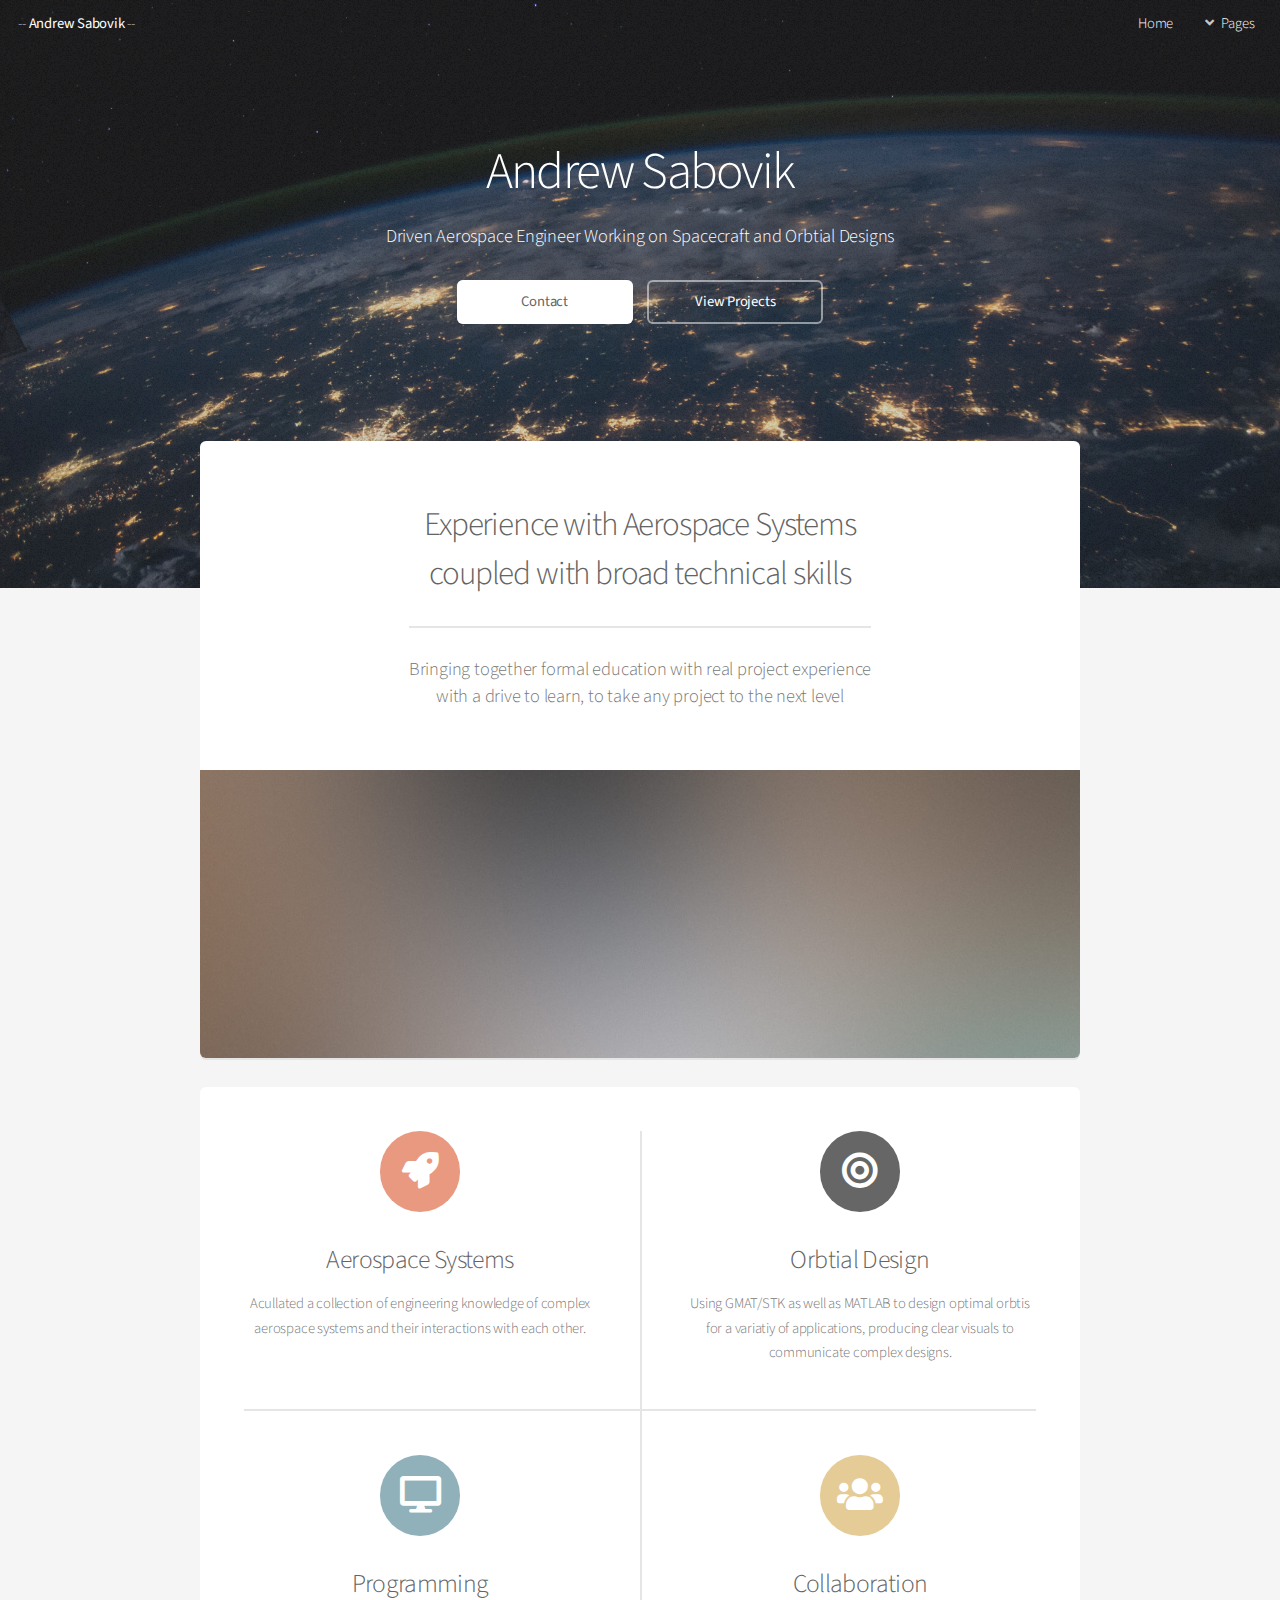
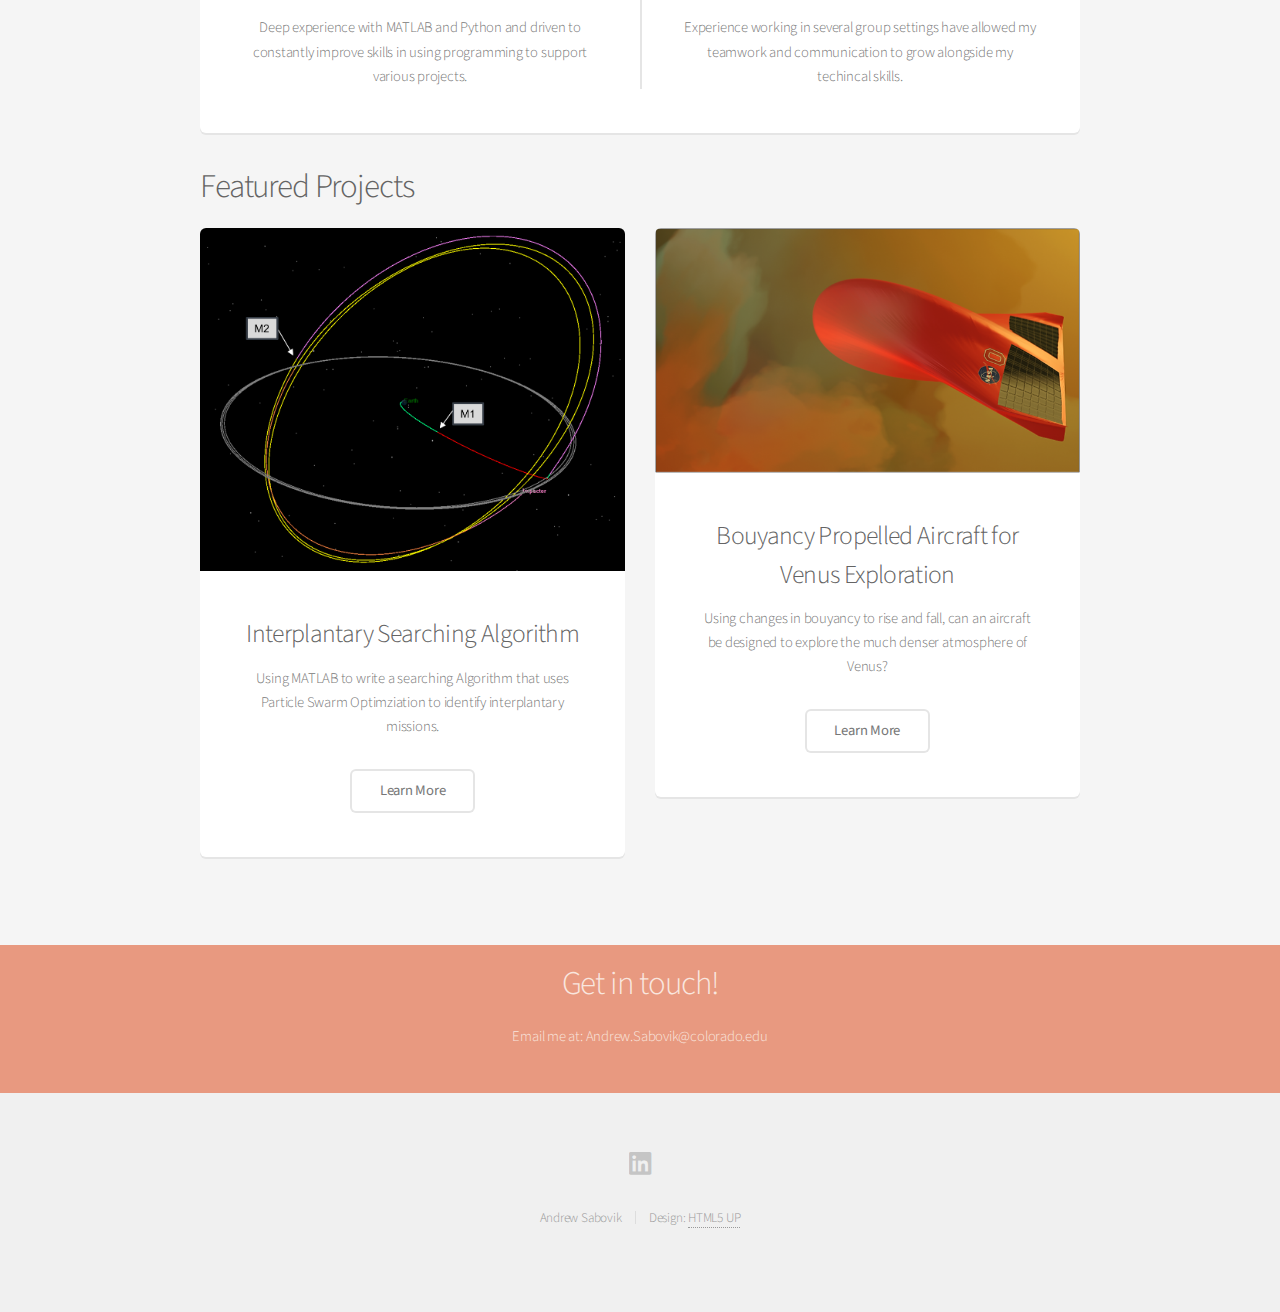
==== commit 15337ffd: "Made Significant Improvements - Included Images" ====
--- a/index.html
+++ b/index.html
@@ -27,9 +27,9 @@
 										<a href="project_0_Landing" class="icon solid fa-angle-down"> Projects</a>
 										<ul>
 											<li><a href="project_1.html">Interplantary Search</a></li>
-											<li><a href="project_2.html">PILOT</a></li>
+											<li><a href="project_2.html">Lunar Beacons</a></li>
 											<li><a href="project_3.html">Venus Aircraft</a></li>
-											<li><a href="project_4.html">Lunar Impact Design</a></li>
+											<li><a href="project_4.html">Lunar Impactor Mission</a></li>
 										</ul>
 									<li><a href="contact.html">Contact</a></li>
 									</li>
@@ -44,8 +44,8 @@
 					<h2>Andrew Sabovik</h2>
 					<p>Driven Aerospace Engineer Working on Spacecraft and Orbtial Designs</p>
 					<ul class="actions special">
-						<li><a href="#" class="button primary">Sign Up</a></li>
-						<li><a href="#" class="button">Learn More</a></li>
+						<li><a href="contact.html" class="button primary">Contact</a></li>
+						<li><a href="project_0_Landing.html" class="button">View Projects</a></li>
 					</ul>
 				</section>
 
@@ -57,7 +57,7 @@
 							<h2>Experience with Aerospace Systems
 							<br />
 							coupled with broad technical skills</h2>
-							<p>Bringing together formal education with real project expereince<br />
+							<p>Bringing together formal education with real project experience<br />
 							with a drive to learn, to take any project to the next level</p>
 						</header>
 						<span class="image featured"><img src="images/pic01.jpg" alt="" /></span>
@@ -80,12 +80,12 @@
 							<section>
 								<span class="icon solid major fa-desktop accent4"></span>
 								<h3>Programming</h3>
-								<p>Deep expereince with MATLAB and Python and driven to constantly improve skills in using programming to support projects.</p>
+								<p>Deep experience with MATLAB and Python and driven to constantly improve skills in using programming to support various projects.</p>
 							</section>
 							<section>
 								<span class="icon solid major fa-users accent5"></span>
-								<h3>Collaberation</h3>
-								<p>Expereince working in several group settings have allowed my teamwork and communication to grow alongside my techincal skills.</p>
+								<h3>Collaboration</h3>
+								<p>Experience working in several group settings have allowed my teamwork and communication to grow alongside my techincal skills.</p>
 							</section>
 						</div>
 					</section>
@@ -95,7 +95,7 @@
 					<div class="row">
 						<div class="col-6 col-12-narrower">
 							<section class="box special">
-								<span class="image featured"><img src="images/pic02.jpg" alt="" /></span>
+								<span class="image featured"><img src="images/lunarImpactor/overallSummary.png" alt="" /></span>
 								<h3>Interplantary Searching Algorithm</h3>
 								<p>Using MATLAB to write a searching Algorithm that uses Particle Swarm Optimziation to identify interplantary missions. </p>
 								<ul class="actions special">
@@ -107,7 +107,7 @@
 						<div class="col-6 col-12-narrower">
 
 							<section class="box special">
-								<span class="image featured"><img src="images/pic03.jpg" alt="" /></span>
+								<span class="image featured"><img src="images/bouyancy/blender.png" alt="" /></span>
 								<h3>Bouyancy Propelled Aircraft for Venus Exploration</h3>
 								<p>Using changes in bouyancy to rise and fall, can an aircraft be designed to explore the much denser atmosphere of Venus?</p>
 								<ul class="actions special">
--- a/assets/css/main.css
+++ b/assets/css/main.css
@@ -2477,6 +2477,11 @@
 				display: block;
 				width: 100%;
 			}
+
+	img.resize{
+		max-width:100%;
+		max-height:100%;
+	}
 
 /* List */
 
@@ -3163,7 +3168,7 @@
 	#banner {
 		background-attachment: scroll,							fixed;
 		background-color: #666;
-		background-image: url("images/nasa_night.png"), url("../../images/nasa_night.jpg");
+		background-image: url("images/overlay.png"), url("../../images/nasanight.jpg");
 		background-position: top left,						center center;
 		background-repeat: repeat,							no-repeat;
 		background-size: auto,							cover;
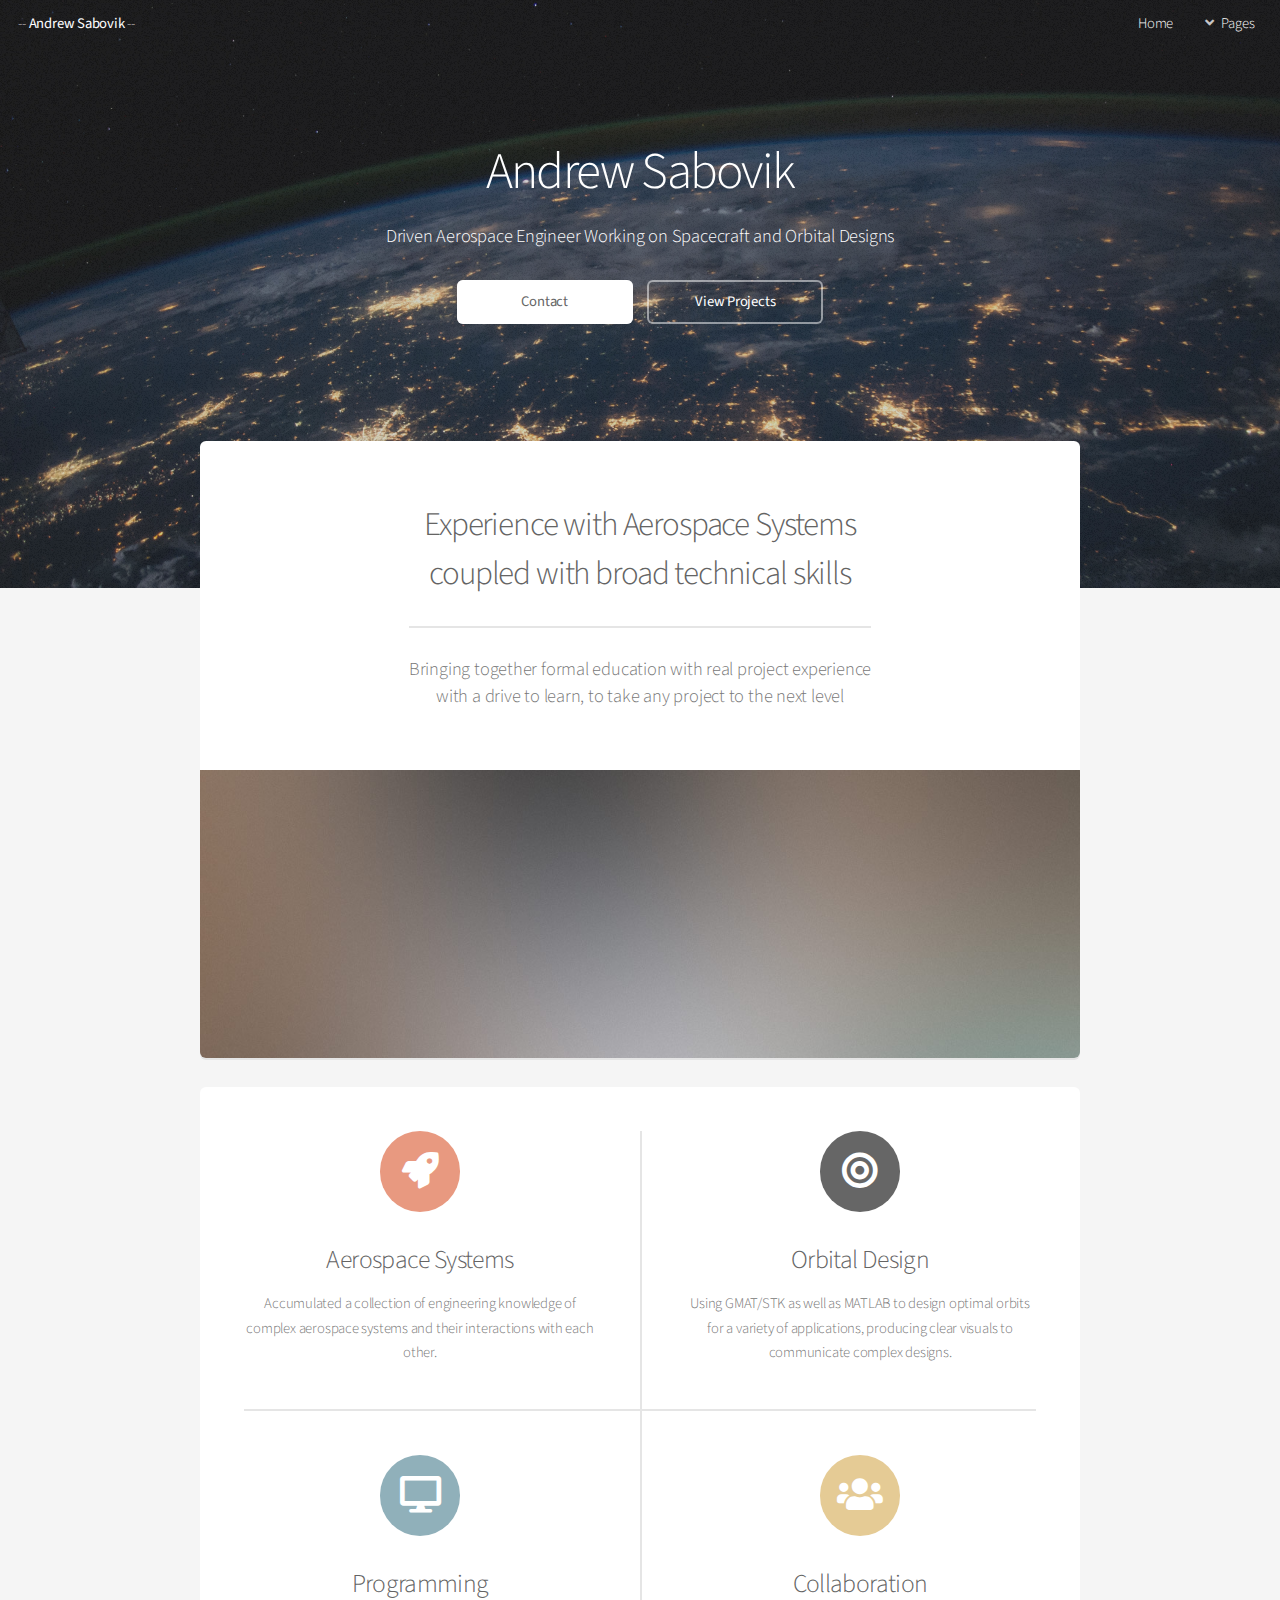
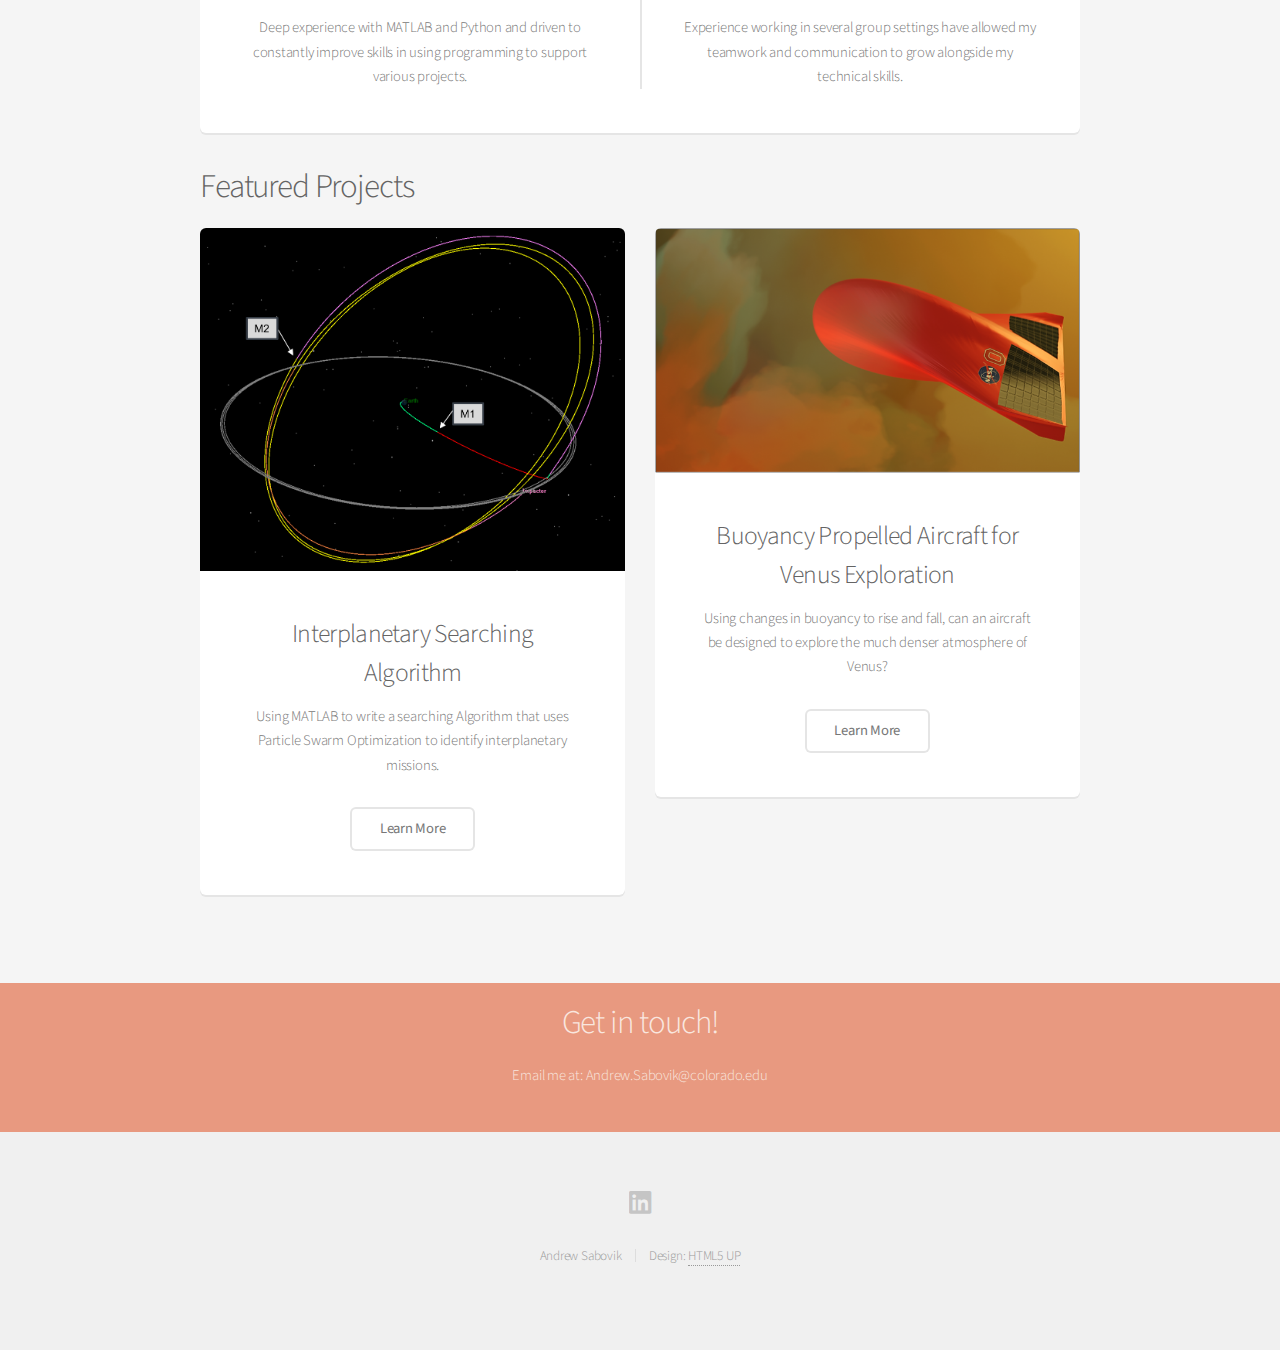
==== commit dca95f5a: "Updated Venus Project" ====
--- a/index.html
+++ b/index.html
@@ -26,7 +26,7 @@
 									<li>
 										<a href="project_0_Landing" class="icon solid fa-angle-down"> Projects</a>
 										<ul>
-											<li><a href="project_1.html">Interplantary Search</a></li>
+											<li><a href="project_1.html">Interplanetary Search</a></li>
 											<li><a href="project_2.html">Lunar Beacons</a></li>
 											<li><a href="project_3.html">Venus Aircraft</a></li>
 											<li><a href="project_4.html">Lunar Impactor Mission</a></li>
@@ -42,7 +42,7 @@
 			<!-- Banner -->
 				<section id="banner">
 					<h2>Andrew Sabovik</h2>
-					<p>Driven Aerospace Engineer Working on Spacecraft and Orbtial Designs</p>
+					<p>Driven Aerospace Engineer Working on Spacecraft and Orbital Designs</p>
 					<ul class="actions special">
 						<li><a href="contact.html" class="button primary">Contact</a></li>
 						<li><a href="project_0_Landing.html" class="button">View Projects</a></li>
@@ -68,12 +68,12 @@
 							<section>
 								<span class="icon solid major fa-rocket accent2"></span>
 								<h3>Aerospace Systems</h3>
-								<p>Acullated a collection of engineering knowledge of complex aerospace systems and their interactions with each other.</p>
+								<p>Accumulated a collection of engineering knowledge of complex aerospace systems and their interactions with each other.</p>
 							</section>
 							<section>
 								<span class="icon solid major fa fa-bullseye accent1"></span>
-								<h3>Orbtial Design</h3>
-								<p>Using GMAT/STK as well as MATLAB to design optimal orbtis for a variatiy of applications, producing clear visuals to communicate complex designs.</p>
+								<h3>Orbital Design</h3>
+								<p>Using GMAT/STK as well as MATLAB to design optimal orbits for a variety of applications, producing clear visuals to communicate complex designs.</p>
 							</section>
 						</div>
 						<div class="features-row">
@@ -85,7 +85,7 @@
 							<section>
 								<span class="icon solid major fa-users accent5"></span>
 								<h3>Collaboration</h3>
-								<p>Experience working in several group settings have allowed my teamwork and communication to grow alongside my techincal skills.</p>
+								<p>Experience working in several group settings have allowed my teamwork and communication to grow alongside my technical skills.</p>
 							</section>
 						</div>
 					</section>
@@ -96,10 +96,10 @@
 						<div class="col-6 col-12-narrower">
 							<section class="box special">
 								<span class="image featured"><img src="images/lunarImpactor/overallSummary.png" alt="" /></span>
-								<h3>Interplantary Searching Algorithm</h3>
-								<p>Using MATLAB to write a searching Algorithm that uses Particle Swarm Optimziation to identify interplantary missions. </p>
+								<h3>Interplanetary Searching Algorithm</h3>
+								<p>Using MATLAB to write a searching Algorithm that uses Particle Swarm Optimization to identify interplanetary missions. </p>
 								<ul class="actions special">
-									<li><a href="#" class="button alt">Learn More</a></li>
+									<li><a href="project_1.html" class="button alt">Learn More</a></li>
 								</ul>
 							</section>
 
@@ -108,10 +108,10 @@
 
 							<section class="box special">
 								<span class="image featured"><img src="images/bouyancy/blender.png" alt="" /></span>
-								<h3>Bouyancy Propelled Aircraft for Venus Exploration</h3>
-								<p>Using changes in bouyancy to rise and fall, can an aircraft be designed to explore the much denser atmosphere of Venus?</p>
+								<h3>Buoyancy Propelled Aircraft for Venus Exploration</h3>
+								<p>Using changes in buoyancy to rise and fall, can an aircraft be designed to explore the much denser atmosphere of Venus?</p>
 								<ul class="actions special">
-									<li><a href="#" class="button alt">Learn More</a></li>
+									<li><a href="project_3.html" class="button alt">Learn More</a></li>
 								</ul>
 							</section>
 
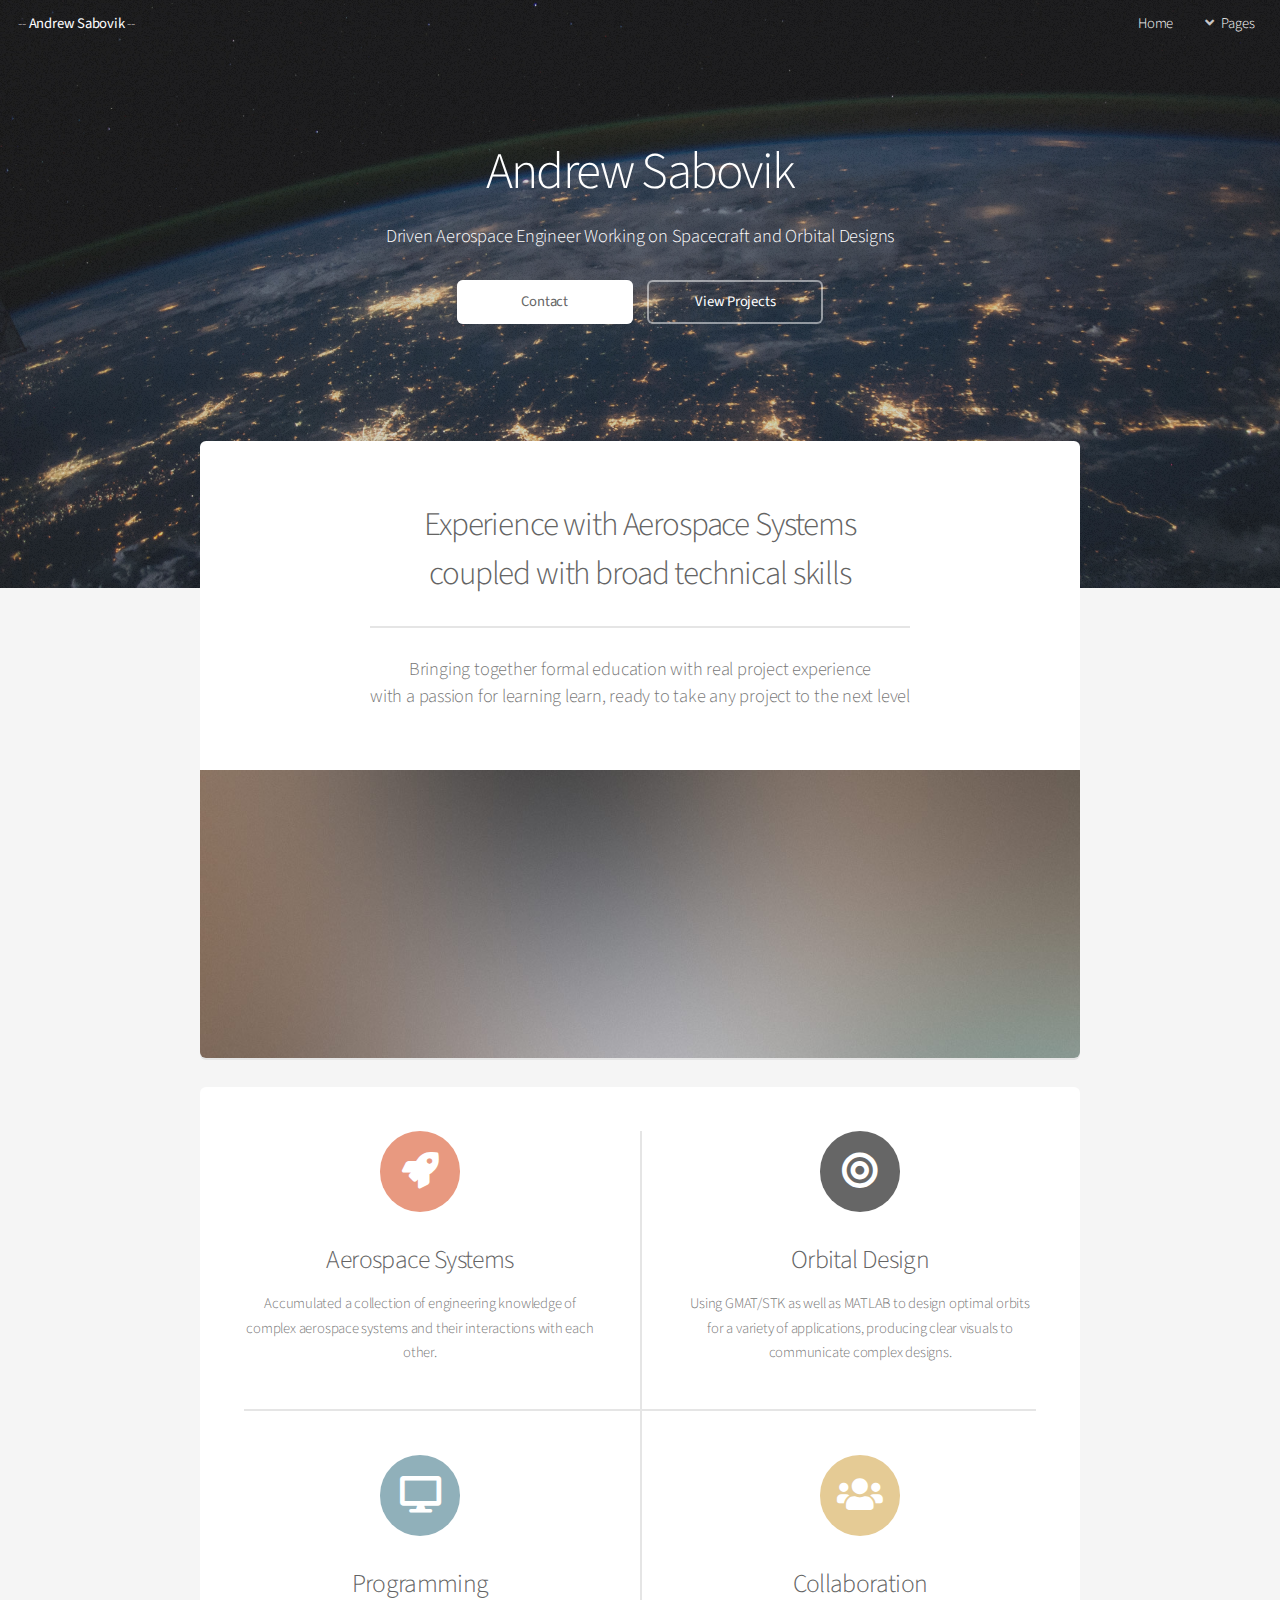
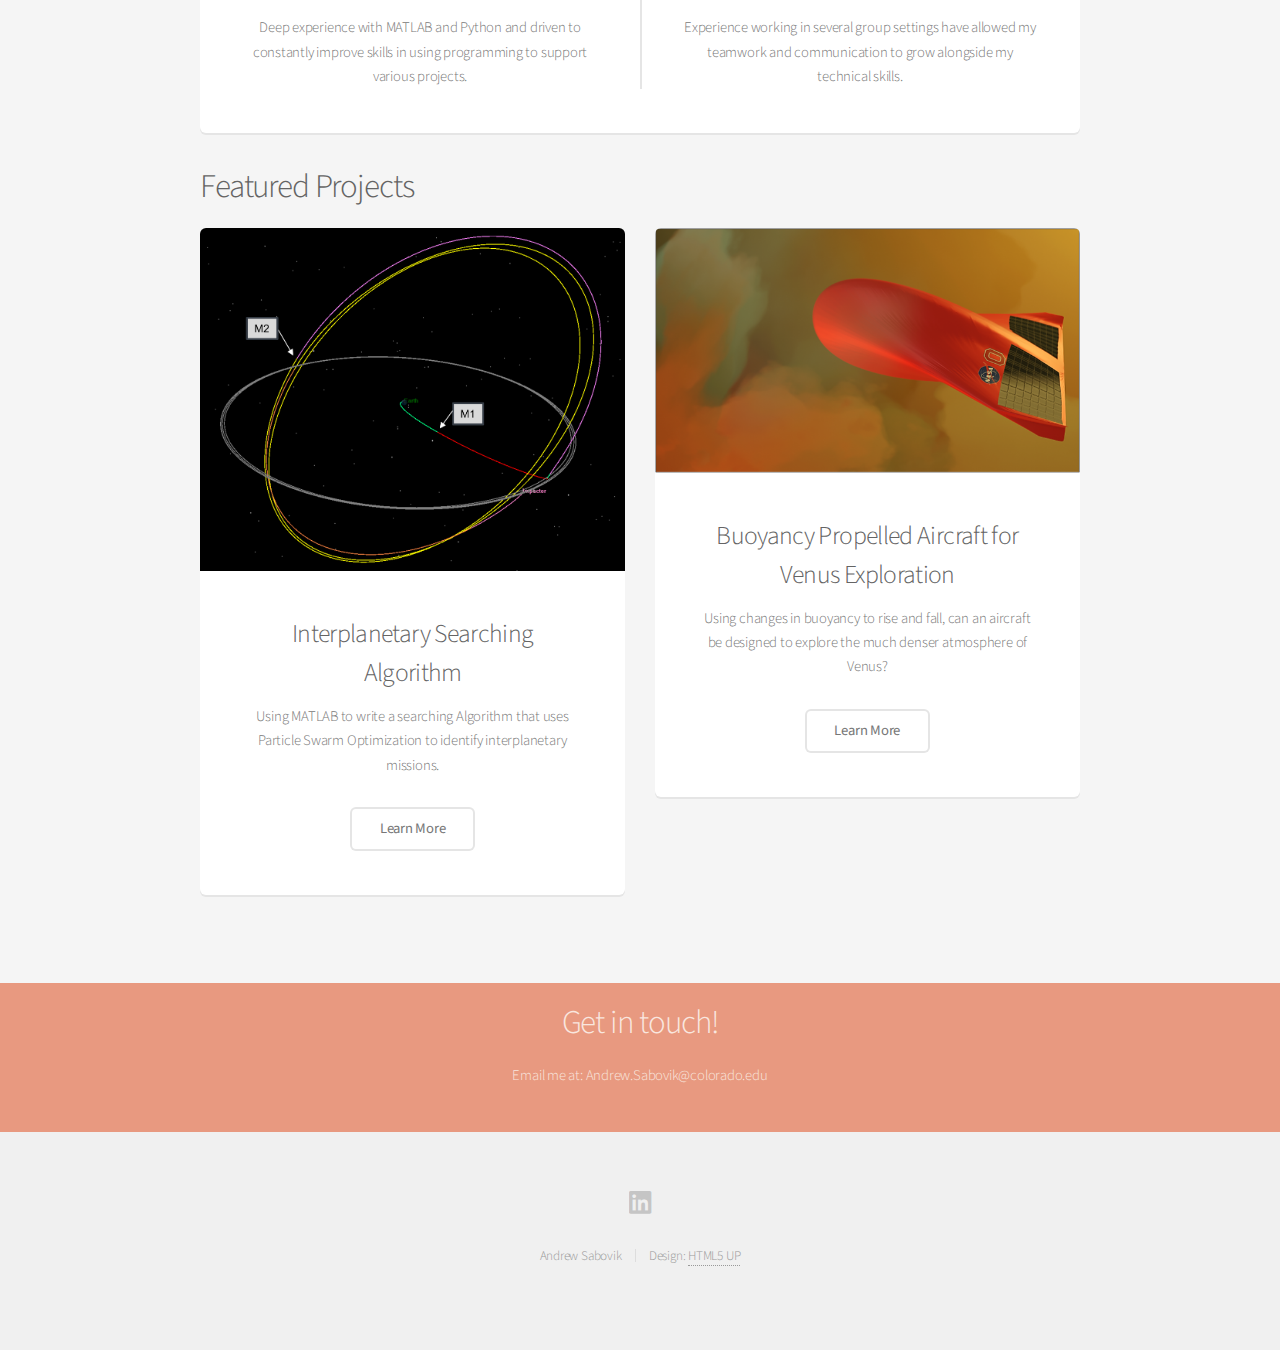
==== commit f7732df5: "Finished Lunar Impactor Mission" ====
--- a/index.html
+++ b/index.html
@@ -58,7 +58,7 @@
 							<br />
 							coupled with broad technical skills</h2>
 							<p>Bringing together formal education with real project experience<br />
-							with a drive to learn, to take any project to the next level</p>
+							with a passion for learning learn, ready to take any project to the next level</p>
 						</header>
 						<span class="image featured"><img src="images/pic01.jpg" alt="" /></span>
 					</section>
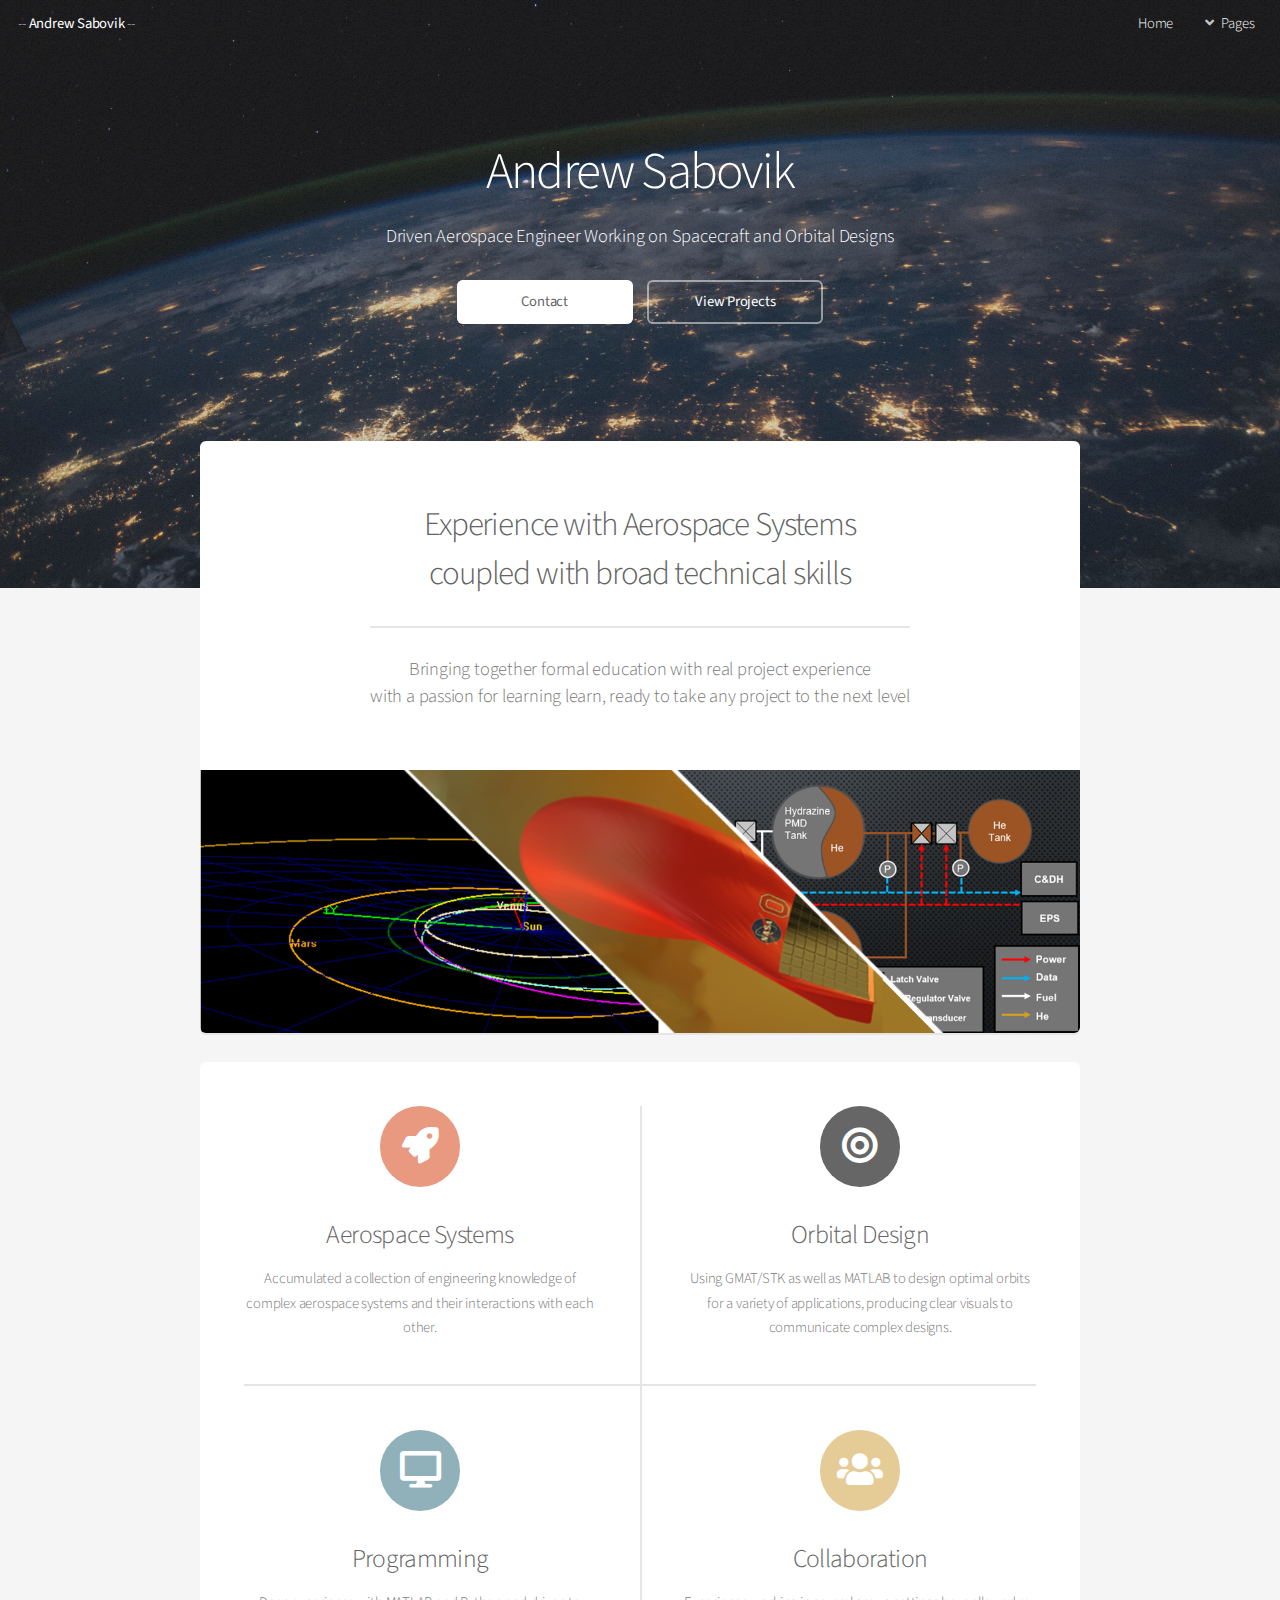
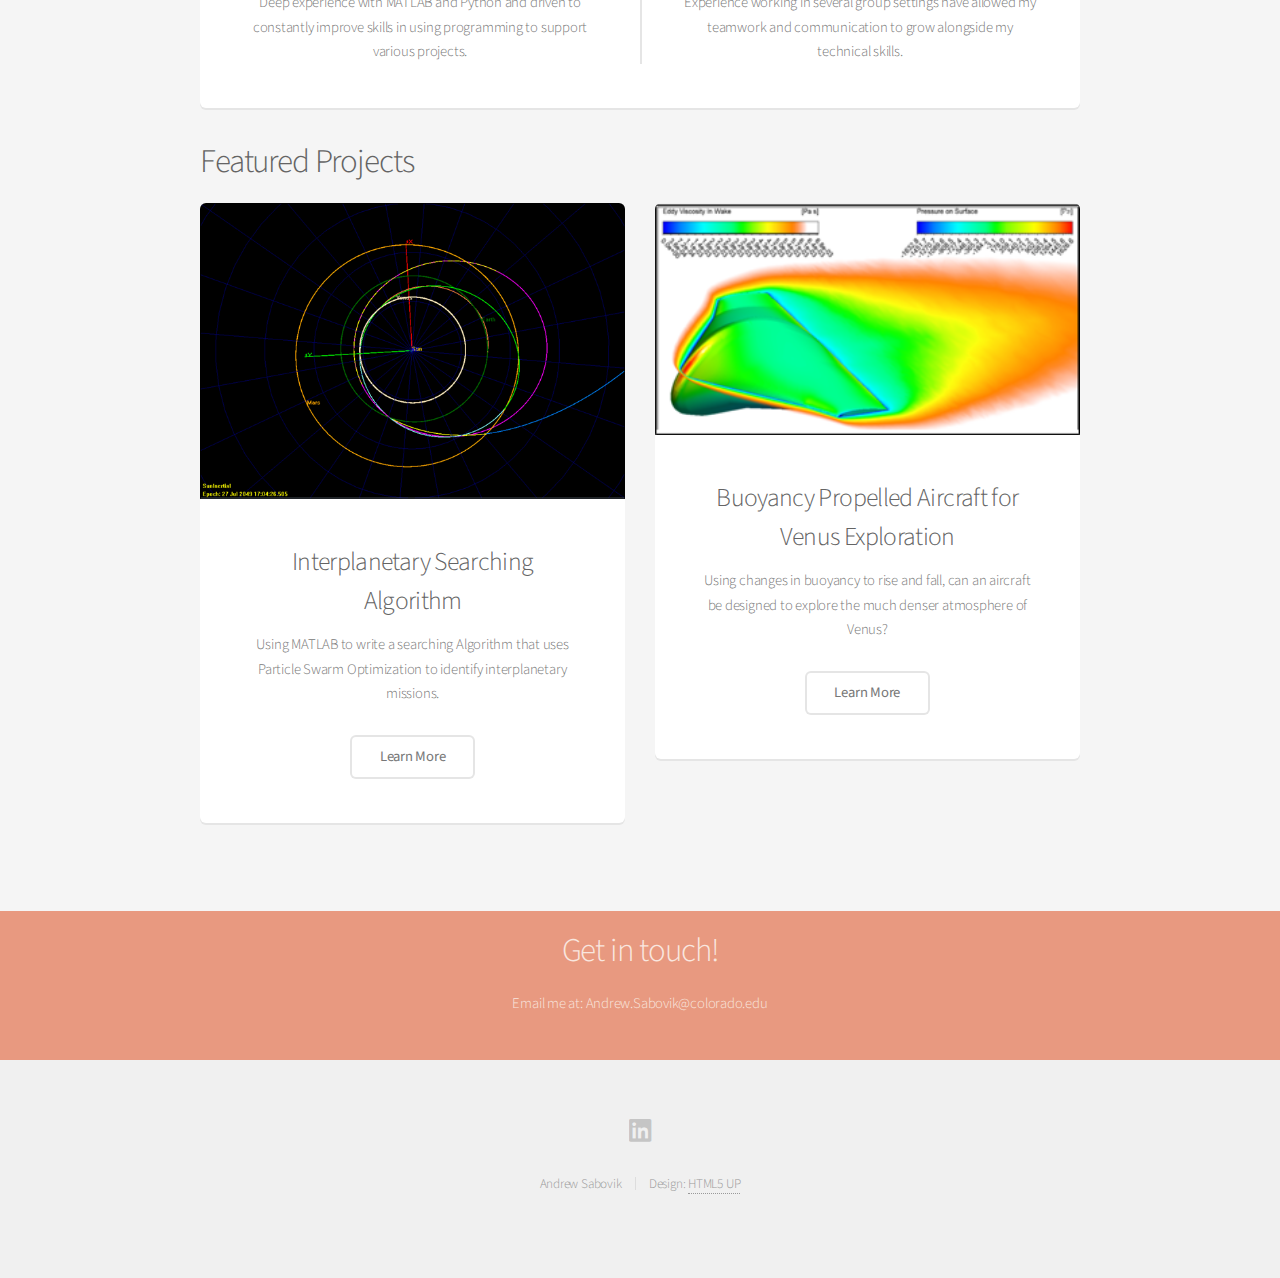
==== commit c40aa64a: "Big Update - Have content for everything now" ====
--- a/index.html
+++ b/index.html
@@ -60,7 +60,7 @@
 							<p>Bringing together formal education with real project experience<br />
 							with a passion for learning learn, ready to take any project to the next level</p>
 						</header>
-						<span class="image featured"><img src="images/pic01.jpg" alt="" /></span>
+						<span class="image featured"><img src="images/projectBanner.png" alt="" /></span>
 					</section>
 
 					<section class="box special features">
@@ -95,7 +95,7 @@
 					<div class="row">
 						<div class="col-6 col-12-narrower">
 							<section class="box special">
-								<span class="image featured"><img src="images/lunarImpactor/overallSummary.png" alt="" /></span>
+								<span class="image featured"><img src="images/flyby/innerTrajectory.png" alt="" /></span>
 								<h3>Interplanetary Searching Algorithm</h3>
 								<p>Using MATLAB to write a searching Algorithm that uses Particle Swarm Optimization to identify interplanetary missions. </p>
 								<ul class="actions special">
@@ -107,7 +107,7 @@
 						<div class="col-6 col-12-narrower">
 
 							<section class="box special">
-								<span class="image featured"><img src="images/bouyancy/blender.png" alt="" /></span>
+								<span class="image featured"><img src="images/bouyancy/cfd.png" alt="" /></span>
 								<h3>Buoyancy Propelled Aircraft for Venus Exploration</h3>
 								<p>Using changes in buoyancy to rise and fall, can an aircraft be designed to explore the much denser atmosphere of Venus?</p>
 								<ul class="actions special">
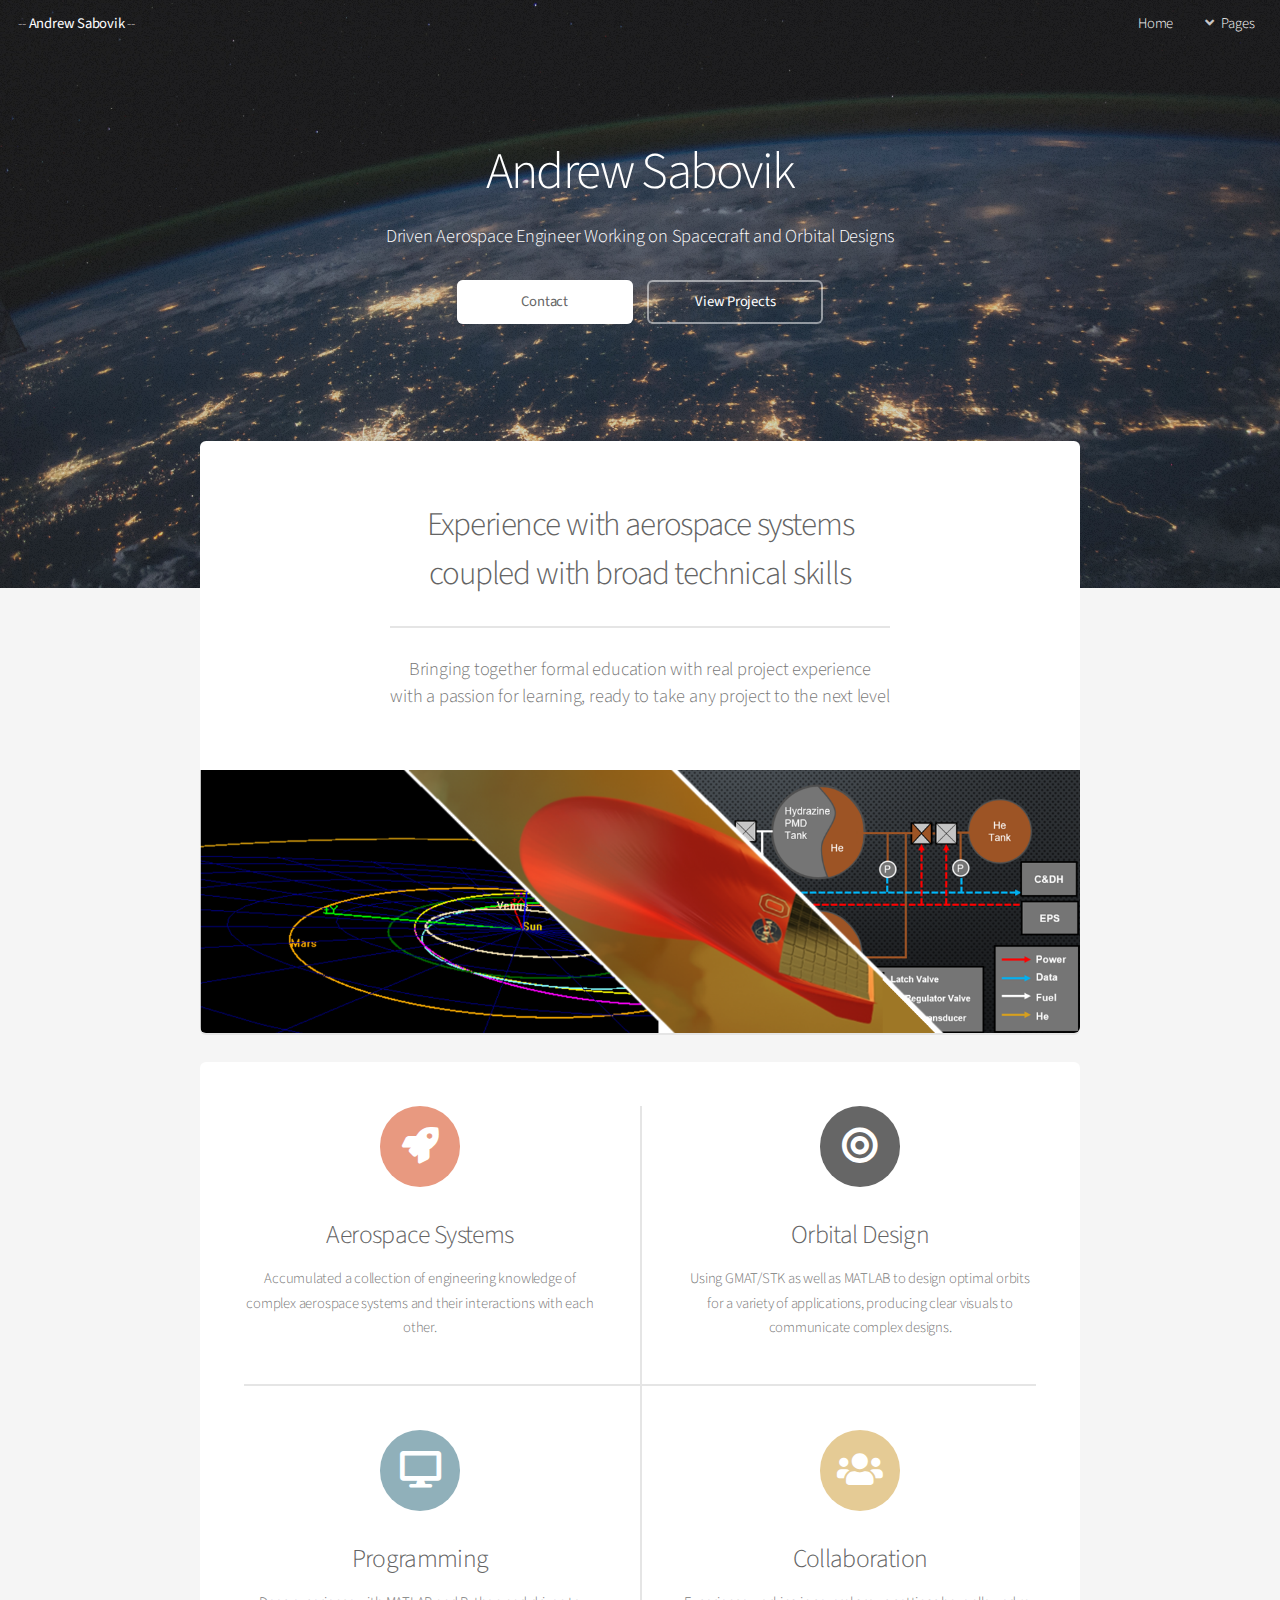
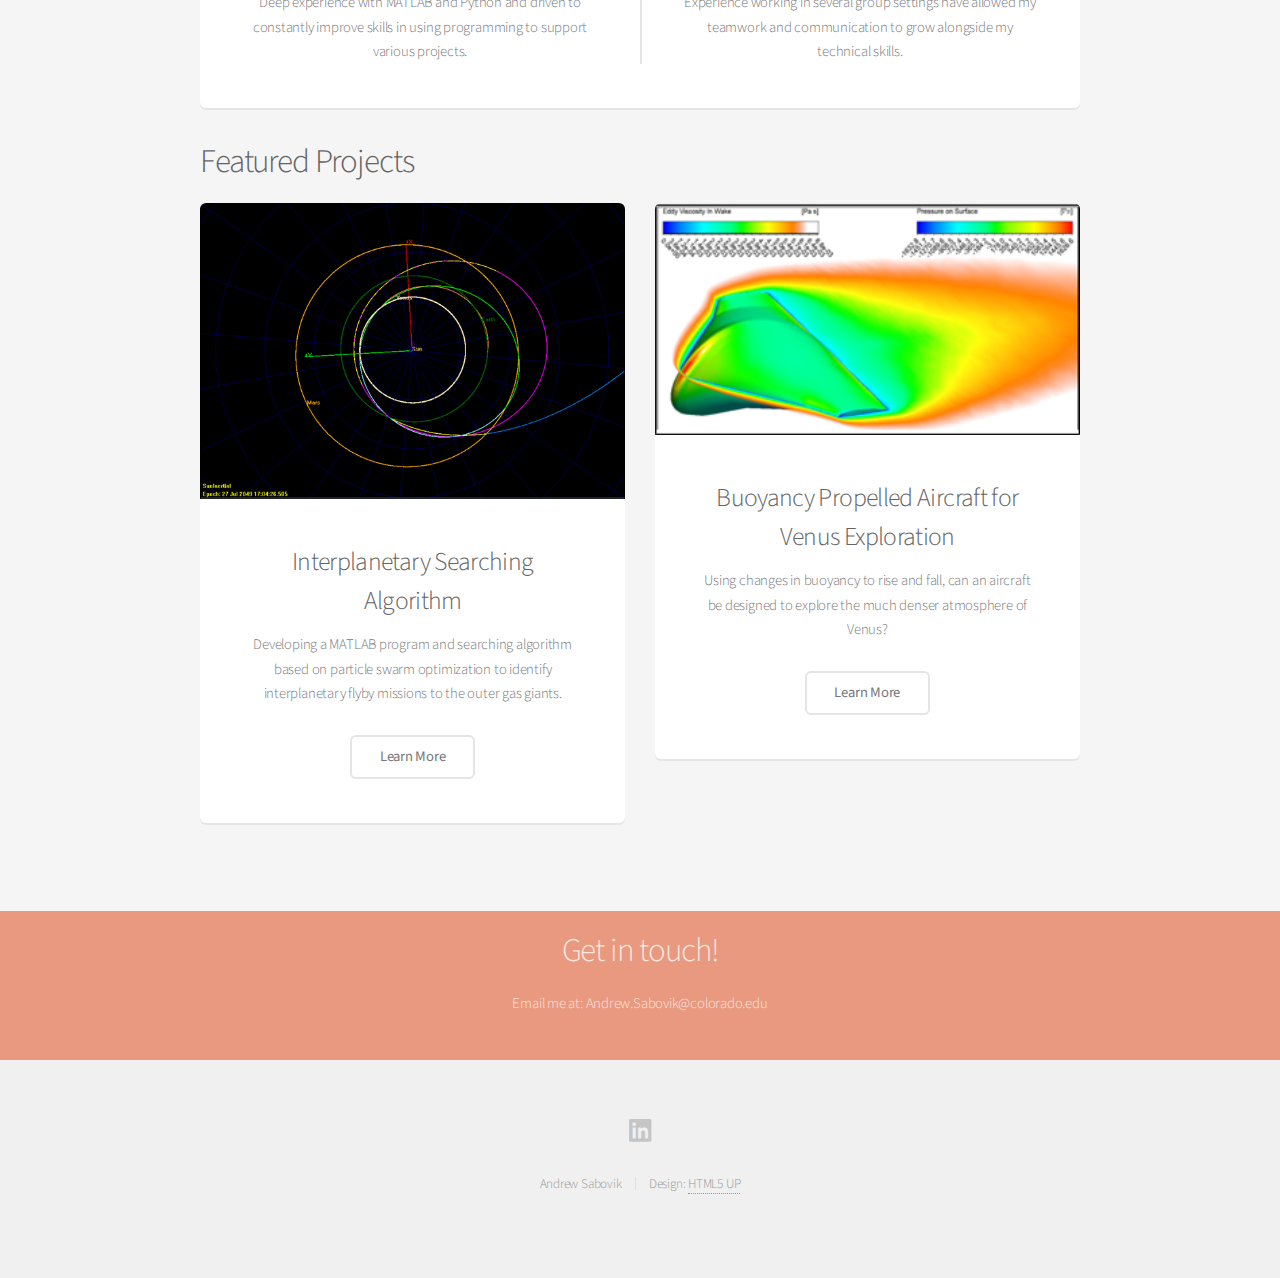
==== commit c36672f8: "Small updates/spellings" ====
--- a/index.html
+++ b/index.html
@@ -54,11 +54,11 @@
 
 					<section class="box special">
 						<header class="major">
-							<h2>Experience with Aerospace Systems
+							<h2>Experience with aerospace systems
 							<br />
 							coupled with broad technical skills</h2>
 							<p>Bringing together formal education with real project experience<br />
-							with a passion for learning learn, ready to take any project to the next level</p>
+							with a passion for learning, ready to take any project to the next level</p>
 						</header>
 						<span class="image featured"><img src="images/projectBanner.png" alt="" /></span>
 					</section>
@@ -97,7 +97,7 @@
 							<section class="box special">
 								<span class="image featured"><img src="images/flyby/innerTrajectory.png" alt="" /></span>
 								<h3>Interplanetary Searching Algorithm</h3>
-								<p>Using MATLAB to write a searching Algorithm that uses Particle Swarm Optimization to identify interplanetary missions. </p>
+								<p>Developing a MATLAB program and searching algorithm based on particle swarm optimization to identify interplanetary flyby missions to the outer gas giants. </p>
 								<ul class="actions special">
 									<li><a href="project_1.html" class="button alt">Learn More</a></li>
 								</ul>
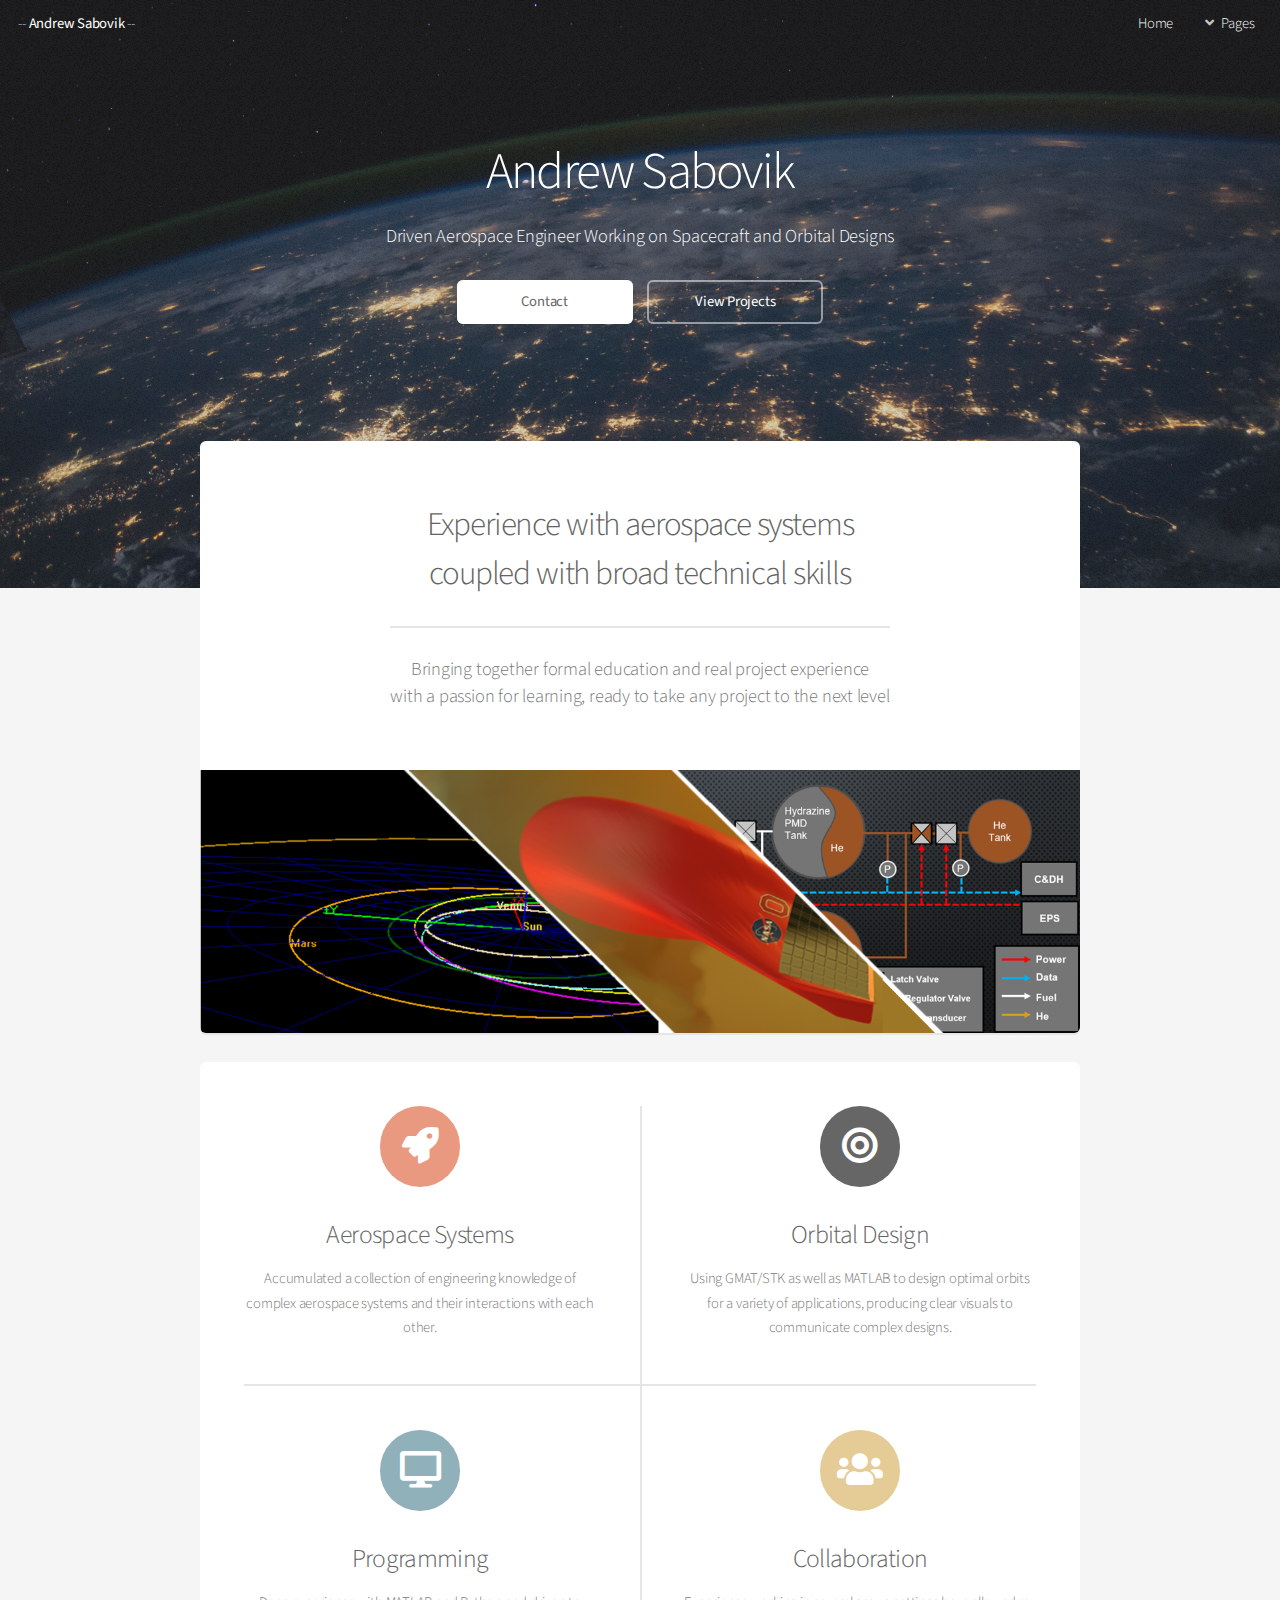
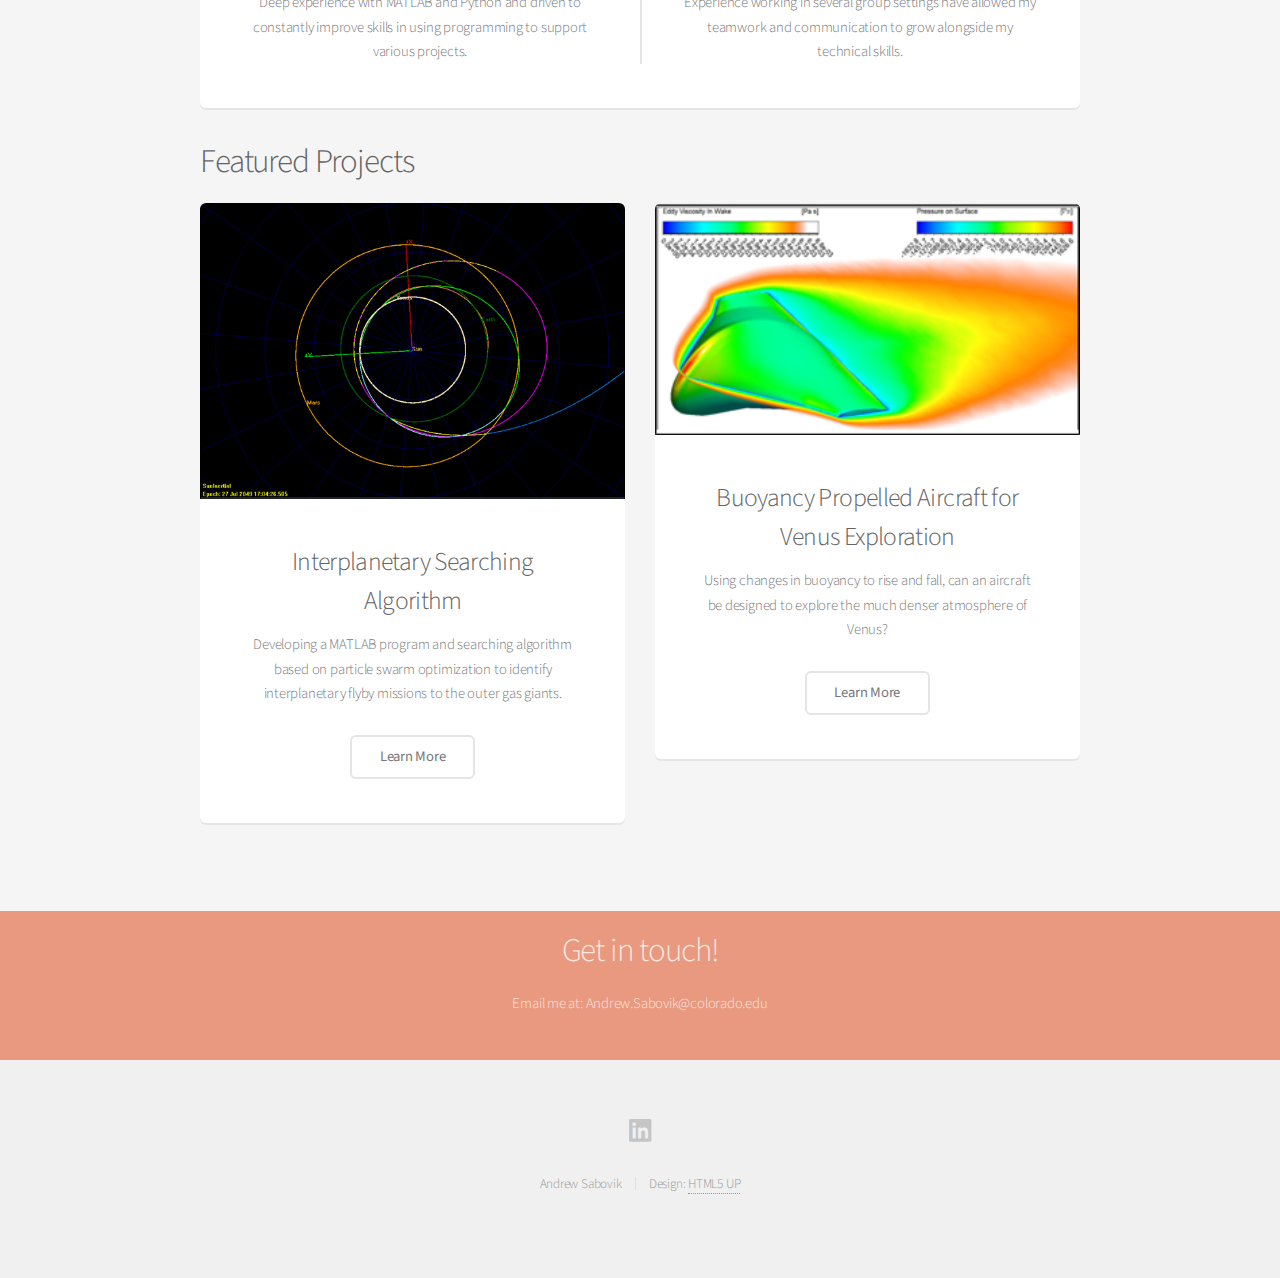
==== commit a4036de5: "Spelling/Typos" ====
--- a/index.html
+++ b/index.html
@@ -57,7 +57,7 @@
 							<h2>Experience with aerospace systems
 							<br />
 							coupled with broad technical skills</h2>
-							<p>Bringing together formal education with real project experience<br />
+							<p>Bringing together formal education and real project experience<br />
 							with a passion for learning, ready to take any project to the next level</p>
 						</header>
 						<span class="image featured"><img src="images/projectBanner.png" alt="" /></span>
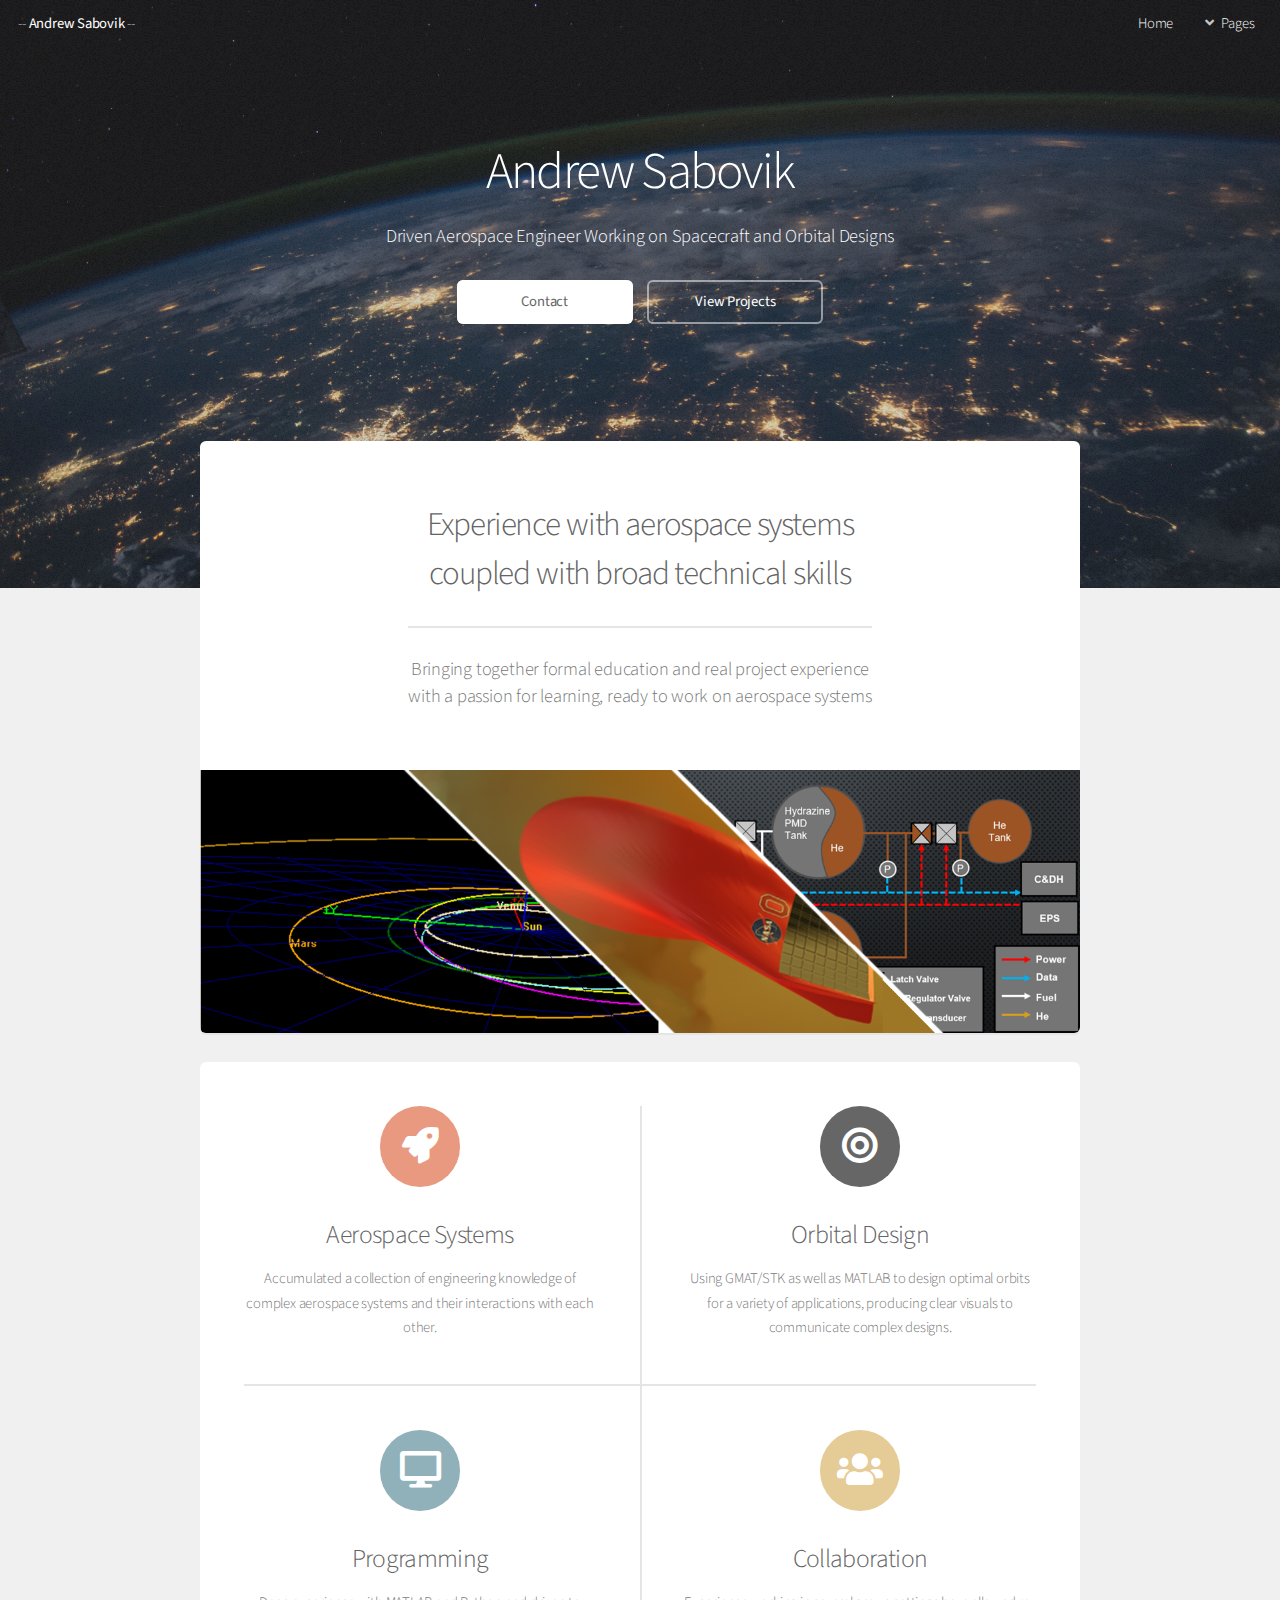
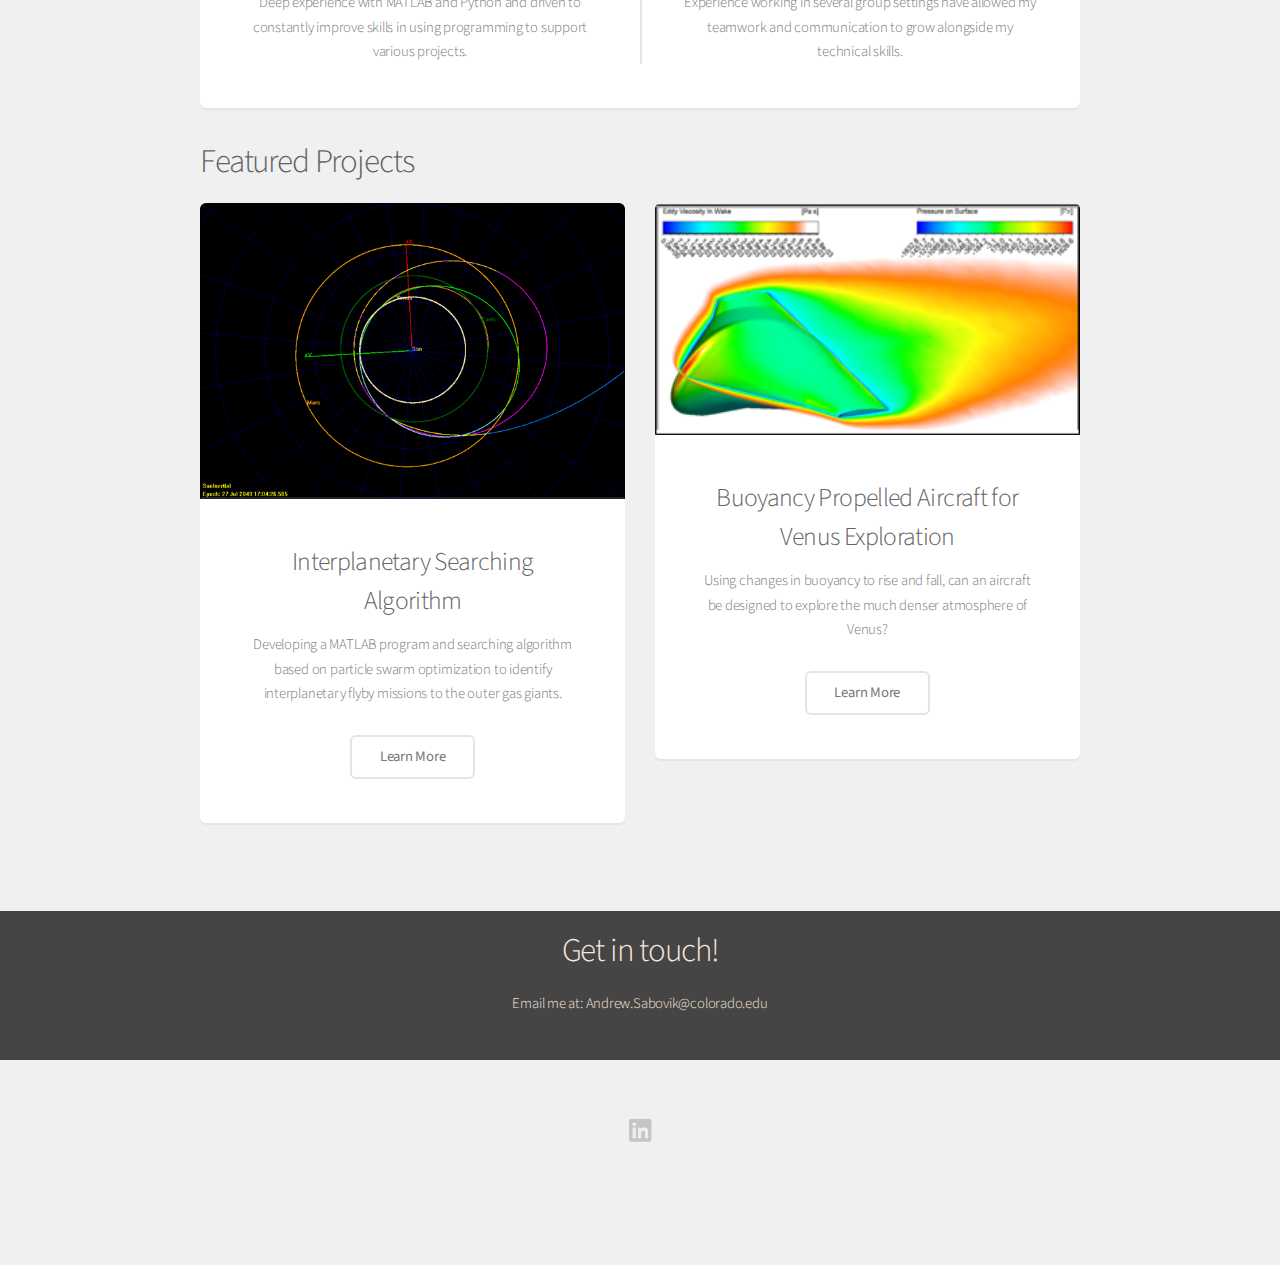
==== commit 103defd3: "Edits" ====
--- a/index.html
+++ b/index.html
@@ -58,7 +58,7 @@
 							<br />
 							coupled with broad technical skills</h2>
 							<p>Bringing together formal education and real project experience<br />
-							with a passion for learning, ready to take any project to the next level</p>
+							with a passion for learning, ready to work on aerospace systems</p>
 						</header>
 						<span class="image featured"><img src="images/projectBanner.png" alt="" /></span>
 					</section>
@@ -134,7 +134,7 @@
 							<li><a href="https://www.linkedin.com/in/andrewsabovik/" class="icon brands fa-linkedin"><span class="label">Linkedin</span></a></li>
 						</ul>
 						<ul class="copyright">
-							<li>Andrew Sabovik</li><li>Design: <a href="http://html5up.net">HTML5 UP</a></li>
+							<!--<li>Andrew Sabovik</li><li>Design: <a href="http://html5up.net">HTML5 UP</a></li> -->
 						</ul>
 					</footer>
 
--- a/assets/css/main.css
+++ b/assets/css/main.css
@@ -105,7 +105,7 @@
 	}
 
 	body {
-		background: #f5f5f5;
+		background: #f0f0f0;
 	}
 
 	body, input, select, textarea {
@@ -1967,7 +1967,7 @@
 
 	.container {
 		margin: 0 auto;
-		max-width: calc(100% - 5em);
+		max-width: calc(100% - 12em);
 		width: 60em;
 	}
 
@@ -3308,7 +3308,9 @@
 /* CTA */
 
 	#cta {
-		background: #e89980;
+		/*background: #e89980;
+		color: #f9e6df;*/
+		background: #454545;
 		color: #f9e6df;
 		padding: 1em 0 1em 0;
 		text-align: center;
